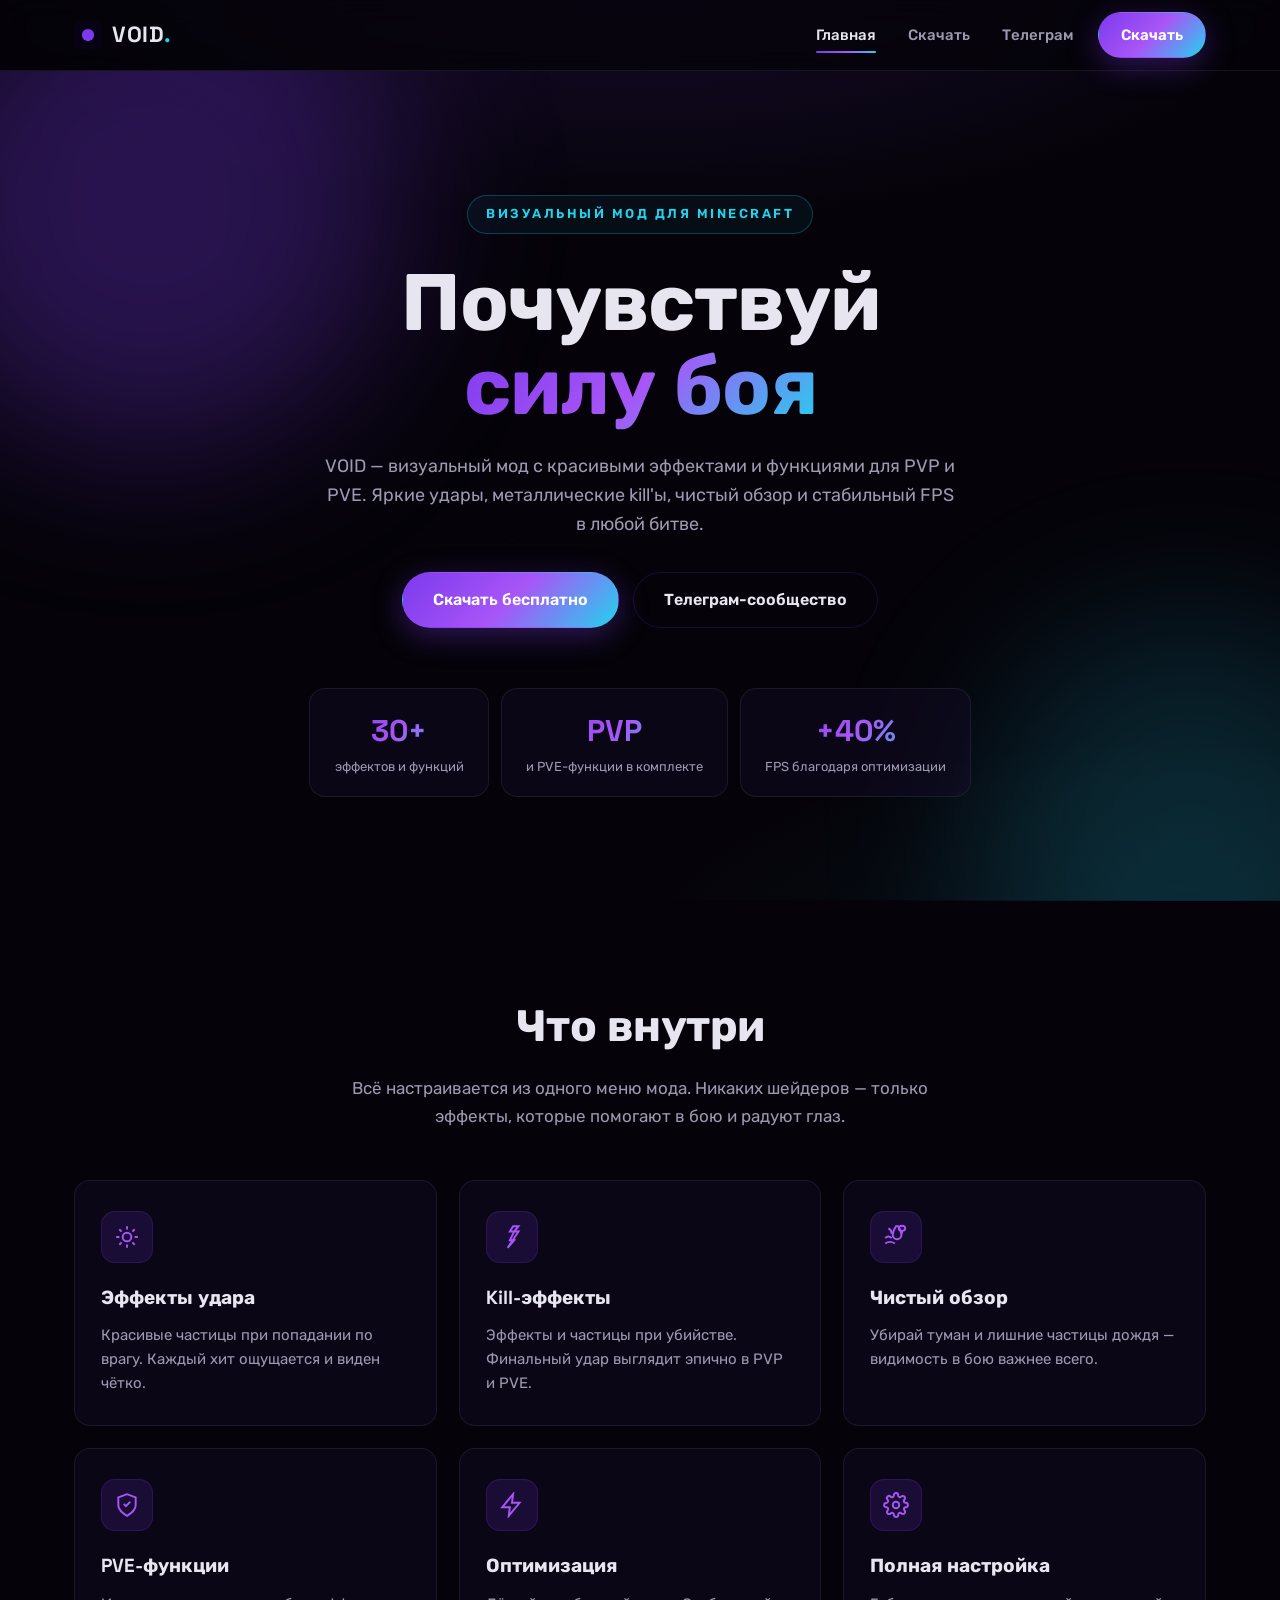
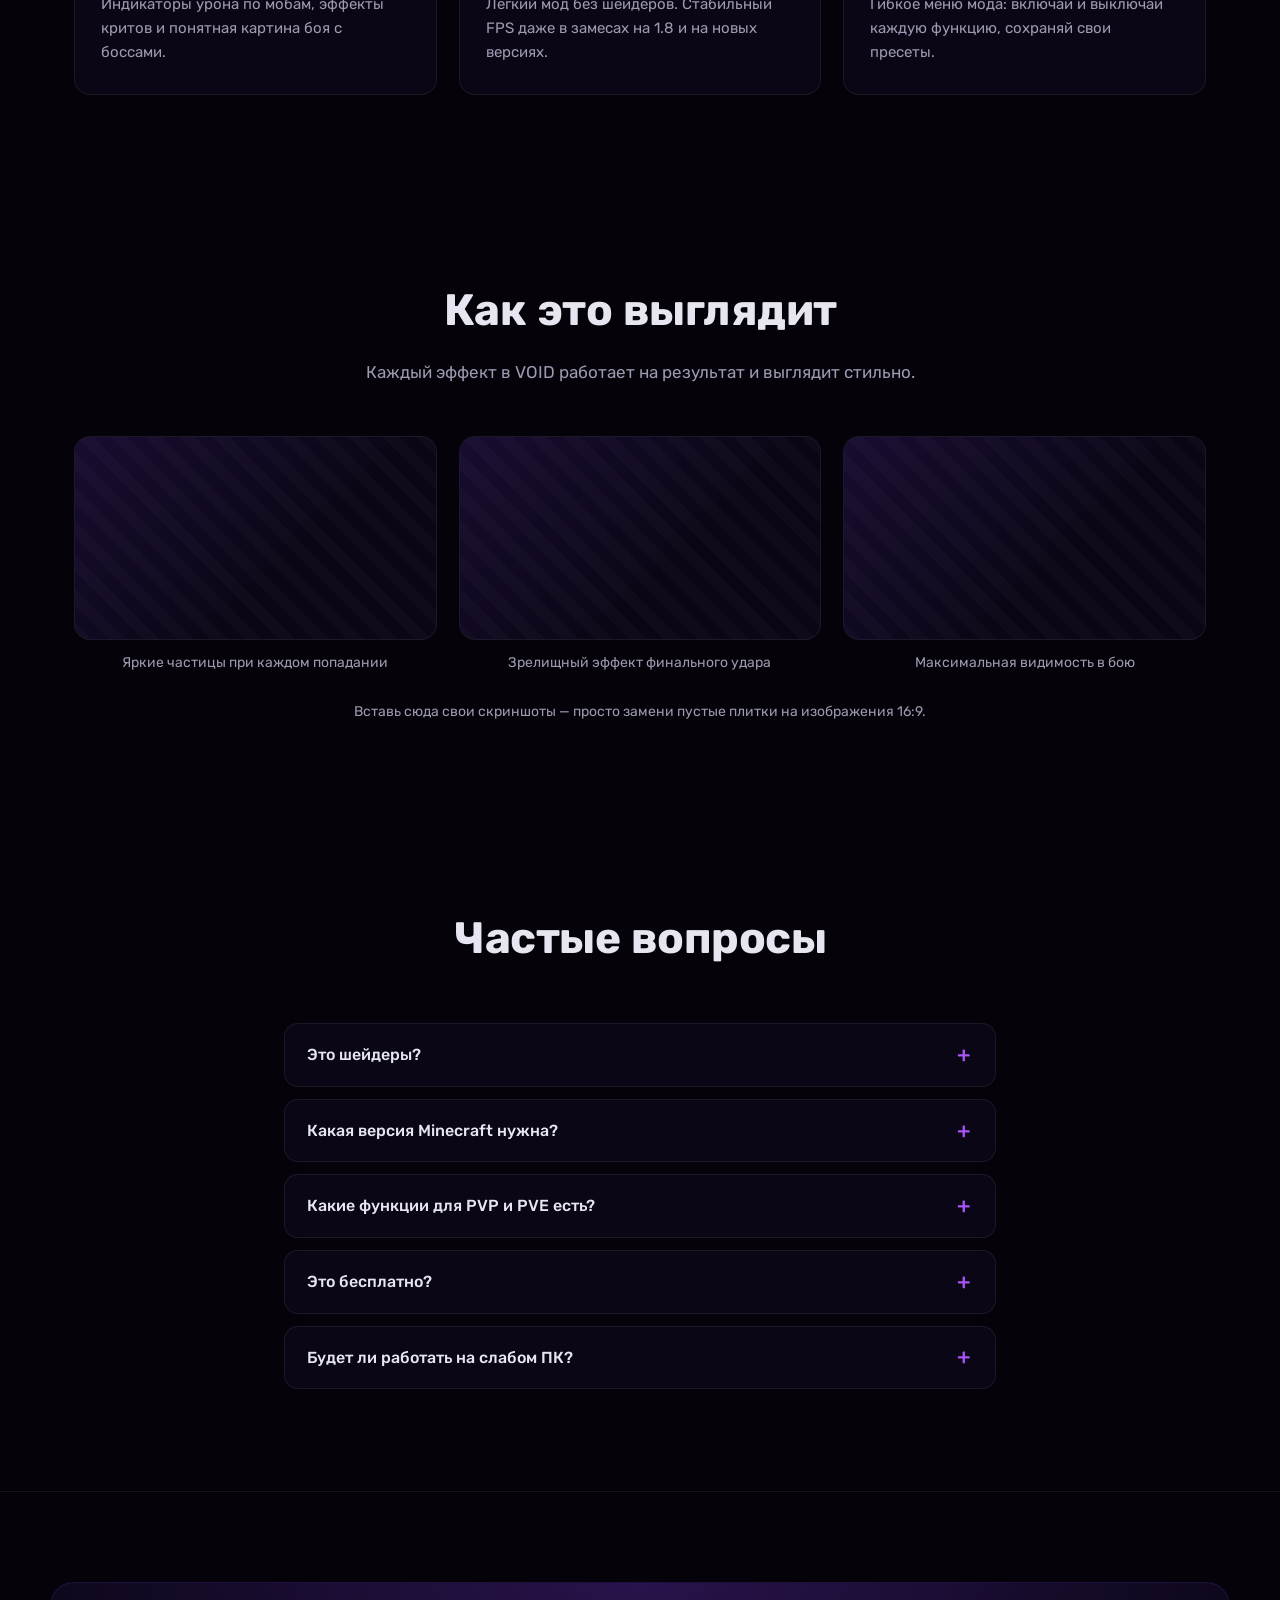
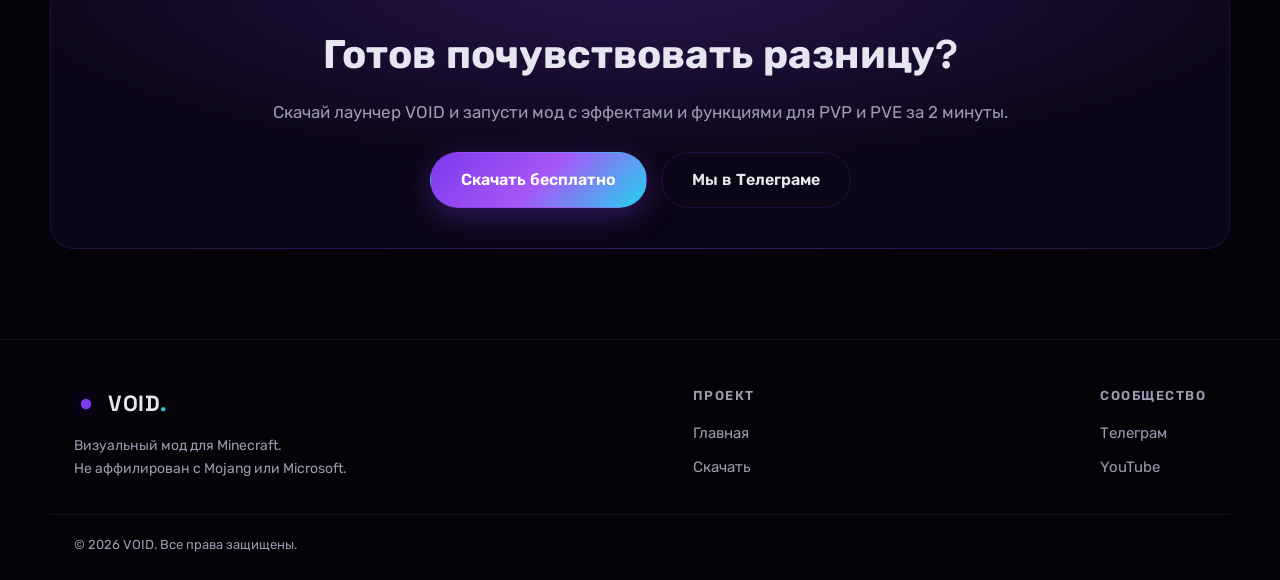
==== index.html @ 332e7fcf "Initial commit" ====
<!DOCTYPE html>
<html lang="ru">
<head>
  <meta charset="UTF-8">
  <meta name="viewport" content="width=device-width, initial-scale=1.0">
  <title>VOID — Визуальный мод для Minecraft</title>
  <meta name="description" content="VOID — визуальный мод для Minecraft с красивыми эффектами и функциями для PVP и PVE. Скачай лаунчер и почувствуй разницу в бою.">
  <link rel="icon" type="image/svg+xml" href="data:image/svg+xml,%3Csvg xmlns='http://www.w3.org/2000/svg' viewBox='0 0 32 32'%3E%3Crect width='32' height='32' rx='6' fill='%23080314'/%3E%3Ccircle cx='16' cy='16' r='7' fill='%237c3aed'/%3E%3C/svg%3E">
  <link rel="preconnect" href="https://fonts.googleapis.com">
  <link rel="preconnect" href="https://fonts.gstatic.com" crossorigin>
  <link href="https://fonts.googleapis.com/css2?family=Rubik:wght@400;500;600;700;800&family=Space+Grotesk:wght@500;600;700&display=swap" rel="stylesheet">
  <link rel="stylesheet" href="css/style.css">
</head>
<body>

  <div class="stars" aria-hidden="true"></div>

  <header class="nav">
    <div class="container nav__inner">
      <a href="index.html" class="logo">
        <svg width="28" height="28" viewBox="0 0 32 32" fill="none" aria-hidden="true">
          <rect width="32" height="32" rx="6" fill="#080314"/>
          <circle cx="16" cy="16" r="7" fill="url(#lg)"/>
          <defs>
            <linearGradient id="lg" x1="9" y1="9" x2="23" y2="23">
              <stop stop-color="#7c3aed"/><stop offset="1" stop-color="#22d3ee"/>
            </linearGradient>
          </defs>
        </svg>
        <span>VOID<span class="logo__dot">.</span></span>
      </a>
      <nav class="nav__links">
        <a href="index.html" class="nav__link active">Главная</a>
        <a href="download.html" class="nav__link">Скачать</a>
        <a href="https://t.me/OrbitClient12" target="_blank" rel="noopener" class="nav__link">Телеграм</a>
      </nav>
      <a href="download.html" class="btn btn--small">Скачать</a>
      <button class="burger" id="burger" aria-label="Меню">
        <span></span><span></span><span></span>
      </button>
    </div>
    <div class="nav__mobile" id="mobileMenu">
      <a href="index.html">Главная</a>
      <a href="download.html">Скачать</a>
      <a href="https://t.me/OrbitClient12" target="_blank" rel="noopener">Телеграм</a>
    </div>
  </header>

  <main>
    <section class="hero">
      <div class="hero__orb hero__orb--1" aria-hidden="true"></div>
      <div class="hero__orb hero__orb--2" aria-hidden="true"></div>
      <div class="container hero__inner">
        <p class="hero__tag reveal">ВИЗУАЛЬНЫЙ МОД ДЛЯ MINECRAFT</p>
        <h1 class="hero__title reveal">Почувствуй<br><span class="gradient-text">силу боя</span></h1>
        <p class="hero__sub reveal">
          VOID — визуальный мод с красивыми эффектами и функциями для PVP и PVE.
          Яркие удары, металлические kill'ы, чистый обзор и стабильный FPS в любой битве.
        </p>
        <div class="hero__actions reveal">
          <a href="download.html" class="btn">Скачать бесплатно</a>
          <a href="https://t.me/OrbitClient12" target="_blank" rel="noopener" class="btn btn--ghost">Телеграм-сообщество</a>
        </div>
        <div class="hero__stats reveal">
          <div class="stat">
            <span class="stat__num">30+</span>
            <span class="stat__label">эффектов и функций</span>
          </div>
          <div class="stat">
            <span class="stat__num">PVP</span>
            <span class="stat__label">и PVE-функции в комплекте</span>
          </div>
          <div class="stat">
            <span class="stat__num">+40%</span>
            <span class="stat__label">FPS благодаря оптимизации</span>
          </div>
        </div>
      </div>
    </section>

    <section class="section features">
      <div class="container">
        <div class="section__head reveal">
          <h2>Что внутри</h2>
          <p>Всё настраивается из одного меню мода. Никаких шейдеров — только эффекты, которые помогают в бою и радуют глаз.</p>
        </div>
        <div class="grid">
          <article class="card reveal">
            <div class="card__icon">
              <svg viewBox="0 0 24 24" fill="none" stroke="currentColor" stroke-width="1.8"><circle cx="12" cy="12" r="4"/><path d="M12 2v3M12 19v3M2 12h3M19 12h3M4.9 4.9l2.1 2.1M17 17l2.1 2.1M19.1 4.9L17 7M7 17l-2.1 2.1"/></svg>
            </div>
            <h3>Эффекты удара</h3>
            <p>Красивые частицы при попадании по врагу. Каждый хит ощущается и виден чётко.</p>
          </article>
          <article class="card reveal">
            <div class="card__icon">
              <svg viewBox="0 0 24 24" fill="none" stroke="currentColor" stroke-width="1.8"><path d="m13 2-3 5h4l-4 8h4l-6 7 10-15h-4l4-5z"/></svg>
            </div>
            <h3>Kill-эффекты</h3>
            <p>Эффекты и частицы при убийстве. Финальный удар выглядит эпично в PVP и PVE.</p>
          </article>
          <article class="card reveal">
            <div class="card__icon">
              <svg viewBox="0 0 24 24" fill="none" stroke="currentColor" stroke-width="1.8"><ellipse cx="17.5" cy="4" rx="3" ry="2.4"/><path d="M17.5 6.4V9M12 2c-2 3-3 5-3 8a4 4 0 0 0 8 0c0-3-1-5-3-8zM2 13c2-2 4-2 6 0M2 18c3-2 6-2 9 0"/><path d="M5 4c2 1 3 3 3 5"/></svg>
            </div>
            <h3>Чистый обзор</h3>
            <p>Убирай туман и лишние частицы дождя — видимость в бою важнее всего.</p>
          </article>
          <article class="card reveal">
            <div class="card__icon">
              <svg viewBox="0 0 24 24" fill="none" stroke="currentColor" stroke-width="1.8"><path d="M12 22s8-4 8-10V5l-8-3-8 3v7c0 6 8 10 8 10z"/><path d="M9 11l2 2 4-4"/></svg>
            </div>
            <h3>PVE-функции</h3>
            <p>Индикаторы урона по мобам, эффекты критов и понятная картина боя с боссами.</p>
          </article>
          <article class="card reveal">
            <div class="card__icon">
              <svg viewBox="0 0 24 24" fill="none" stroke="currentColor" stroke-width="1.8"><path d="M13 2 3 14h7l-1 8 10-12h-7l1-8z"/></svg>
            </div>
            <h3>Оптимизация</h3>
            <p>Лёгкий мод без шейдеров. Стабильный FPS даже в замесах на 1.8 и на новых версиях.</p>
          </article>
          <article class="card reveal">
            <div class="card__icon">
              <svg viewBox="0 0 24 24" fill="none" stroke="currentColor" stroke-width="1.8"><circle cx="12" cy="12" r="3"/><path d="M19.4 15a1.65 1.65 0 0 0 .33 1.82l.06.06a2 2 0 1 1-2.83 2.83l-.06-.06a1.65 1.65 0 0 0-1.82-.33 1.65 1.65 0 0 0-1 1.51V21a2 2 0 1 1-4 0v-.09A1.65 1.65 0 0 0 9 19.4a1.65 1.65 0 0 0-1.82.33l-.06.06a2 2 0 1 1-2.83-2.83l.06-.06a1.65 1.65 0 0 0 .33-1.82 1.65 1.65 0 0 0-1.51-1H3a2 2 0 1 1 0-4h.09A1.65 1.65 0 0 0 4.6 9a1.65 1.65 0 0 0-.33-1.82l-.06-.06a2 2 0 1 1 2.83-2.83l.06.06a1.65 1.65 0 0 0 1.82.33H9a1.65 1.65 0 0 0 1-1.51V3a2 2 0 1 1 4 0v.09a1.65 1.65 0 0 0 1 1.51 1.65 1.65 0 0 0 1.82-.33l.06-.06a2 2 0 1 1 2.83 2.83l-.06.06a1.65 1.65 0 0 0-.33 1.82V9a1.65 1.65 0 0 0 1.51 1H21a2 2 0 1 1 0 4h-.09a1.65 1.65 0 0 0-1.51 1z"/></svg>
            </div>
            <h3>Полная настройка</h3>
            <p>Гибкое меню мода: включай и выключай каждую функцию, сохраняй свои пресеты.</p>
          </article>
        </div>
      </div>
    </section>

    <section class="section showcase">
      <div class="container">
        <div class="section__head reveal">
          <h2>Как это выглядит</h2>
          <p>Каждый эффект в VOID работает на результат и выглядит стильно.</p>
        </div>
        <div class="shots">
          <figure class="shot reveal">
            <div class="shot__img">
              <div class="shot__ph" data-label="ЭФФЕКТ УДАРА"></div>
            </div>
            <figcaption>Яркие частицы при каждом попадании</figcaption>
          </figure>
          <figure class="shot reveal">
            <div class="shot__img">
              <div class="shot__ph" data-label="KILL-ЭФФЕКТ"></div>
            </div>
            <figcaption>Зрелищный эффект финального удара</figcaption>
          </figure>
          <figure class="shot reveal">
            <div class="shot__img">
              <div class="shot__ph" data-label="ЧИСТЫЙ ОБЗОР"></div>
            </div>
            <figcaption>Максимальная видимость в бою</figcaption>
          </figure>
        </div>
        <p class="note reveal">Вставь сюда свои скриншоты — просто замени пустые плитки на изображения 16:9.</p>
      </div>
    </section>

    <section class="section faq">
      <div class="container container--narrow">
        <div class="section__head reveal">
          <h2>Частые вопросы</h2>
        </div>
        <div class="acc">
          <details class="acc__item reveal">
            <summary>Это шейдеры?</summary>
            <p>Нет. VOID — это мод с визуальными эффектами и функциями для PVP/PVE. Он не нагружает видеокарту шейдерами и работает даже на слабых ПК.</p>
          </details>
          <details class="acc__item reveal">
            <summary>Какая версия Minecraft нужна?</summary>
            <p>VOID работает на популярных версиях для PVP. Все сборки проверяются в лаунчере VOID, так что просто запусти и играй.</p>
          </details>
          <details class="acc__item reveal">
            <summary>Какие функции для PVP и PVE есть?</summary>
            <p>Эффекты удара и kill'ов, чистый обзор без тумана, индикаторы урона по мобам, эффекты критов и многое другое. Всё настраивается в меню мода.</p>
          </details>
          <details class="acc__item reveal">
            <summary>Это бесплатно?</summary>
            <p>Да. Мод, лаунчер и все обновления полностью бесплатны. Поддержать проект можно в Телеграме.</p>
          </details>
          <details class="acc__item reveal">
            <summary>Будет ли работать на слабом ПК?</summary>
            <p>Да, это лёгкий мод. А если у тебя старый ПК, в настройках есть режим «Жёсткая оптимизация» для ещё большего FPS.</p>
          </details>
        </div>
      </div>
    </section>

    <section class="section cta">
      <div class="container cta__inner reveal">
        <h2>Готов почувствовать разницу?</h2>
        <p>Скачай лаунчер VOID и запусти мод с эффектами и функциями для PVP и PVE за 2 минуты.</p>
        <div class="hero__actions">
          <a href="download.html" class="btn">Скачать бесплатно</a>
          <a href="https://t.me/OrbitClient12" target="_blank" rel="noopener" class="btn btn--ghost">Мы в Телеграме</a>
        </div>
      </div>
    </section>
  </main>

  <footer class="footer">
    <div class="container footer__inner">
      <div>
        <a href="index.html" class="logo">
          <svg width="24" height="24" viewBox="0 0 32 32" fill="none" aria-hidden="true">
            <rect width="32" height="32" rx="6" fill="#080314"/>
            <circle cx="16" cy="16" r="7" fill="url(#lgf)"/>
            <defs>
              <linearGradient id="lgf" x1="9" y1="9" x2="23" y2="23">
                <stop stop-color="#7c3aed"/><stop offset="1" stop-color="#22d3ee"/>
              </linearGradient>
            </defs>
          </svg>
          <span>VOID<span class="logo__dot">.</span></span>
        </a>
        <p class="footer__text">Визуальный мод для Minecraft.<br>Не аффилирован с Mojang или Microsoft.</p>
      </div>
      <div class="footer__col">
        <h4>Проект</h4>
        <a href="index.html">Главная</a>
        <a href="download.html">Скачать</a>
      </div>
      <div class="footer__col">
        <h4>Сообщество</h4>
        <a href="https://t.me/OrbitClient12" target="_blank" rel="noopener">Телеграм</a>
        <a href="https://youtube.com" target="_blank" rel="noopener">YouTube</a>
      </div>
    </div>
    <div class="container footer__bottom">
      <span>© 2026 VOID. Все права защищены.</span>
    </div>
  </footer>

  <script src="js/main.js"></script>
</body>
</html>
---- css/style.css ----
:root {
  --bg: #050309;
  --bg-soft: #0b0618;
  --bg-card: rgba(20, 13, 40, 0.45);
  --border: rgba(124, 58, 237, 0.18);
  --border-soft: rgba(255, 255, 255, 0.07);
  --text: #e7e6f0;
  --text-dim: #9d99b0;
  --accent: #7c3aed;
  --accent-2: #a855f7;
  --accent-cyan: #22d3ee;
  --grad: linear-gradient(135deg, #7c3aed 0%, #a855f7 50%, #22d3ee 100%);
  --radius: 16px;
  --max: 1180px;
  --font: "Rubik", system-ui, -apple-system, "Segoe UI", sans-serif;
  --font-head: "Space Grotesk", "Rubik", system-ui, sans-serif;
}

* { margin: 0; padding: 0; box-sizing: border-box; }

html { scroll-behavior: smooth; }

body {
  font-family: var(--font);
  background: var(--bg);
  color: var(--text);
  line-height: 1.6;
  overflow-x: hidden;
  -webkit-font-smoothing: antialiased;
}

::selection { background: var(--accent); color: #fff; }

a { color: inherit; text-decoration: none; }
img, svg { display: block; }

.container {
  width: 100%;
  max-width: var(--max);
  margin: 0 auto;
  padding: 0 24px;
}

.container--narrow { max-width: 760px; }

/* ---------- Stars background ---------- */
.stars {
  position: fixed;
  inset: 0;
  z-index: -2;
  background:
    radial-gradient(ellipse 80% 50% at 50% -10%, rgba(124, 58, 237, 0.18), transparent 70%),
    radial-gradient(ellipse 60% 40% at 90% 110%, rgba(34, 211, 238, 0.08), transparent 70%),
    var(--bg);
  background-repeat: no-repeat;
}

.stars::before {
  content: "";
  position: absolute;
  inset: 0;
  background-image:
    radial-gradient(1px 1px at 20% 30%, #fff, transparent 50%),
    radial-gradient(1px 1px at 70% 15%, #fff, transparent 50%),
    radial-gradient(1.5px 1.5px at 40% 60%, var(--accent-2), transparent 50%),
    radial-gradient(1px 1px at 85% 45%, #fff, transparent 50%),
    radial-gradient(1px 1px at 10% 75%, #fff, transparent 50%),
    radial-gradient(1.5px 1.5px at 60% 85%, var(--accent-cyan), transparent 50%),
    radial-gradient(1px 1px at 90% 80%, #fff, transparent 50%),
    radial-gradient(1px 1px at 30% 90%, #fff, transparent 50%),
    radial-gradient(1px 1px at 50% 10%, #fff, transparent 50%);
  background-size: 100% 100%;
  animation: twinkle 6s ease-in-out infinite alternate;
  opacity: 0.7;
}

@keyframes twinkle {
  from { opacity: 0.45; }
  to { opacity: 0.85; }
}

/* ---------- Buttons ---------- */
.btn {
  display: inline-flex;
  align-items: center;
  justify-content: center;
  gap: 10px;
  padding: 14px 30px;
  border-radius: 999px;
  font-weight: 600;
  font-size: 16px;
  border: 1px solid transparent;
  cursor: pointer;
  background: var(--grad);
  color: #fff;
  box-shadow: 0 8px 30px rgba(124, 58, 237, 0.35);
  transition: transform 0.2s ease, box-shadow 0.2s ease, filter 0.2s ease;
  white-space: nowrap;
}

.btn:hover {
  transform: translateY(-2px);
  box-shadow: 0 12px 40px rgba(124, 58, 237, 0.5);
  filter: brightness(1.08);
}

.btn--ghost {
  background: transparent;
  border-color: var(--border);
  color: var(--text);
  box-shadow: none;
}

.btn--ghost:hover { border-color: var(--accent); box-shadow: 0 8px 30px rgba(124, 58, 237, 0.15); filter: none; }

.btn--small { padding: 10px 22px; font-size: 15px; }

.btn--block { width: 100%; }

/* ---------- Nav ---------- */
.nav {
  position: sticky;
  top: 0;
  z-index: 50;
  background: rgba(5, 3, 9, 0.75);
  backdrop-filter: blur(14px);
  -webkit-backdrop-filter: blur(14px);
  border-bottom: 1px solid var(--border-soft);
}

.nav__inner {
  display: flex;
  align-items: center;
  justify-content: space-between;
  gap: 24px;
  height: 70px;
}

.logo {
  display: flex;
  align-items: center;
  gap: 10px;
  font-family: var(--font-head);
  font-weight: 700;
  font-size: 22px;
  letter-spacing: 0.5px;
}

.logo svg { flex-shrink: 0; }

.logo__dot { color: var(--accent-cyan); }

.nav__links { display: flex; gap: 32px; margin-left: auto; }

.nav__link {
  font-size: 15px;
  font-weight: 500;
  color: var(--text-dim);
  position: relative;
  padding: 4px 0;
  transition: color 0.2s ease;
}

.nav__link::after {
  content: "";
  position: absolute;
  left: 0; bottom: -2px;
  width: 0; height: 2px;
  background: var(--grad);
  border-radius: 2px;
  transition: width 0.25s ease;
}

.nav__link:hover,
.nav__link.active { color: var(--text); }

.nav__link:hover::after,
.nav__link.active::after { width: 100%; }

.burger {
  display: none;
  flex-direction: column;
  gap: 5px;
  background: none;
  border: 0;
  cursor: pointer;
  padding: 8px;
}

.burger span {
  width: 24px;
  height: 2px;
  background: var(--text);
  border-radius: 2px;
  transition: transform 0.2s ease, opacity 0.2s ease;
}

.burger.open span:nth-child(1) { transform: translateY(7px) rotate(45deg); }
.burger.open span:nth-child(2) { opacity: 0; }
.burger.open span:nth-child(3) { transform: translateY(-7px) rotate(-45deg); }

.nav__mobile {
  display: none;
  flex-direction: column;
  gap: 4px;
  padding: 8px 24px 20px;
  border-bottom: 1px solid var(--border-soft);
}

.nav__mobile.open { display: flex; }

.nav__mobile a {
  padding: 12px 8px;
  font-size: 16px;
  font-weight: 500;
  border-radius: 10px;
  color: var(--text-dim);
}

.nav__mobile a.active { color: var(--text); background: var(--bg-card); }

/* ---------- Hero ---------- */
.hero {
  position: relative;
  display: flex;
  align-items: center;
  min-height: calc(100vh - 70px);
  padding: 90px 0 70px;
  overflow: hidden;
}

.hero--small { min-height: auto; padding: 70px 0 50px; }

.hero__inner {
  position: relative;
  z-index: 2;
  text-align: center;
}

.hero__tag {
  display: inline-block;
  font-size: 13px;
  font-weight: 600;
  letter-spacing: 2.5px;
  color: var(--accent-cyan);
  border: 1px solid rgba(34, 211, 238, 0.25);
  padding: 8px 18px;
  border-radius: 999px;
  background: rgba(34, 211, 238, 0.05);
  text-transform: uppercase;
  margin-bottom: 26px;
}

.hero__title {
  font-family: var(--font-head);
  font-size: clamp(40px, 7vw, 80px);
  font-weight: 700;
  line-height: 1.05;
  letter-spacing: -1px;
  margin-bottom: 24px;
}

.gradient-text {
  background: var(--grad);
  -webkit-background-clip: text;
  background-clip: text;
  -webkit-text-fill-color: transparent;
  color: transparent;
}

.hero__sub {
  max-width: 640px;
  margin: 0 auto 34px;
  font-size: 18px;
  color: var(--text-dim);
}

.hero--small .hero__inner { text-align: left; }
.hero--small .hero__sub { margin: 0 0 0; }

.hero__actions {
  display: flex;
  gap: 14px;
  justify-content: center;
  flex-wrap: wrap;
  margin-bottom: 60px;
}

.hero--small .hero__actions { justify-content: flex-start; }

.hero__orb {
  position: absolute;
  border-radius: 50%;
  filter: blur(80px);
  pointer-events: none;
  z-index: 0;
}

.hero__orb--1 {
  width: 500px; height: 500px;
  top: -120px; left: -100px;
  background: rgba(124, 58, 237, 0.3);
  animation: drift 14s ease-in-out infinite alternate;
}

.hero__orb--2 {
  width: 420px; height: 420px;
  bottom: -140px; right: -120px;
  background: rgba(34, 211, 238, 0.16);
  animation: drift 18s ease-in-out infinite alternate-reverse;
}

@keyframes drift {
  from { transform: translate(0, 0) scale(1); }
  to { transform: translate(40px, -30px) scale(1.12); }
}

/* ---------- Stats ---------- */
.hero__stats {
  display: flex;
  justify-content: center;
  gap: 12px;
  flex-wrap: wrap;
}

.hero--small .hero__stats { display: none; }

.stat {
  min-width: 180px;
  padding: 18px 24px;
  background: var(--bg-card);
  border: 1px solid var(--border-soft);
  border-radius: var(--radius);
  display: flex;
  flex-direction: column;
  gap: 2px;
}

.stat__num {
  font-family: var(--font-head);
  font-size: 30px;
  font-weight: 700;
  background: var(--grad);
  -webkit-background-clip: text;
  background-clip: text;
  -webkit-text-fill-color: transparent;
}

.stat__label { font-size: 13px; color: var(--text-dim); }

/* ---------- Sections ---------- */
.section { padding: 90px 0; }

.section--alt { background: rgba(11, 6, 24, 0.4); border-top: 1px solid var(--border-soft); border-bottom: 1px solid var(--border-soft); }

.section__head {
  text-align: center;
  max-width: 620px;
  margin: 0 auto 50px;
}

.section__head h2 {
  font-family: var(--font-head);
  font-size: clamp(30px, 4.5vw, 44px);
  font-weight: 700;
  letter-spacing: -0.5px;
  margin-bottom: 14px;
}

.section__head p { color: var(--text-dim); font-size: 17px; }

/* ---------- Grid / Cards ---------- */
.grid {
  display: grid;
  grid-template-columns: repeat(3, 1fr);
  gap: 22px;
}

.card {
  background: var(--bg-card);
  border: 1px solid var(--border-soft);
  border-radius: var(--radius);
  padding: 30px 26px;
  transition: transform 0.25s ease, border-color 0.25s ease, box-shadow 0.25s ease;
}

.card:hover {
  transform: translateY(-6px);
  border-color: var(--border);
  box-shadow: 0 20px 50px rgba(124, 58, 237, 0.18);
}

.card__icon {
  width: 52px; height: 52px;
  display: grid;
  place-items: center;
  border-radius: 14px;
  background: rgba(124, 58, 237, 0.14);
  border: 1px solid var(--border);
  color: var(--accent-2);
  margin-bottom: 20px;
}

.card__icon svg { width: 26px; height: 26px; }

.card h3 {
  font-family: var(--font-head);
  font-size: 19px;
  margin-bottom: 10px;
}

.card p { color: var(--text-dim); font-size: 15px; }

/* ---------- Showcase ---------- */
.shots {
  display: grid;
  grid-template-columns: repeat(3, 1fr);
  gap: 22px;
}

.shot__img {
  border-radius: var(--radius);
  overflow: hidden;
  border: 1px solid var(--border-soft);
  aspect-ratio: 16 / 9;
  background: var(--bg-card);
}

.shot__ph {
  width: 100%; height: 100%;
  display: grid;
  place-items: center;
  font-family: var(--font-head);
  font-size: 13px;
  letter-spacing: 2px;
  color: var(--text-dim);
  background:
    linear-gradient(135deg, rgba(124, 58, 237, 0.12), transparent 60%),
    repeating-linear-gradient(45deg, rgba(255,255,255,0.02) 0 12px, transparent 12px 24px);
  position: relative;
  cursor: pointer;
  transition: background 0.3s ease;
}

.shot__ph:hover { background: rgba(124, 58, 237, 0.15); }

.shot figcaption {
  margin-top: 12px;
  font-size: 14px;
  color: var(--text-dim);
  text-align: center;
}

.note {
  margin-top: 26px;
  text-align: center;
  font-size: 14px;
  color: var(--text-dim);
}

.note code, .steps code {
  background: rgba(124, 58, 237, 0.14);
  border: 1px solid var(--border);
  padding: 2px 8px;
  border-radius: 6px;
  font-size: 14px;
  color: var(--accent-2);
}

/* ---------- FAQ ---------- */
.acc__item {
  background: var(--bg-card);
  border: 1px solid var(--border-soft);
  border-radius: 14px;
  margin-bottom: 12px;
  padding: 0 22px;
  transition: border-color 0.2s ease;
}

.acc__item:hover { border-color: var(--border); }

.acc__item summary {
  list-style: none;
  cursor: pointer;
  padding: 18px 30px 18px 0;
  font-weight: 500;
  font-size: 16px;
  position: relative;
  user-select: none;
}

.acc__item summary::-webkit-details-marker { display: none; }

.acc__item summary::after {
  content: "+";
  position: absolute;
  right: 2px; top: 50%;
  transform: translateY(-50%);
  font-size: 22px;
  color: var(--accent-2);
  transition: transform 0.2s ease;
}

.acc__item[open] summary::after { transform: translateY(-50%) rotate(45deg); }

.acc__item p {
  color: var(--text-dim);
  font-size: 15px;
  padding: 0 0 18px;
}

/* ---------- CTA ---------- */
.cta {
  position: relative;
  border-top: 1px solid var(--border-soft);
}

.cta__inner {
  text-align: center;
  padding: 40px;
  border-radius: 24px;
  background:
    radial-gradient(ellipse 80% 100% at 50% 0%, rgba(124, 58, 237, 0.25), transparent 70%),
    var(--bg-card);
  border: 1px solid var(--border);
}

.cta__inner h2 {
  font-family: var(--font-head);
  font-size: clamp(28px, 4vw, 40px);
  margin-bottom: 12px;
}

.cta__inner p { color: var(--text-dim); font-size: 17px; margin-bottom: 26px; }

.cta__inner .hero__actions { margin-bottom: 0; }

/* ---------- Download page ---------- */
.dl {
  display: grid;
  grid-template-columns: 1fr 1fr;
  gap: 22px;
  margin-bottom: 20px;
}

.dl--single {
  grid-template-columns: 1fr;
  max-width: 620px;
  margin-left: auto;
  margin-right: auto;
}

.dl__card {
  position: relative;
  background: var(--bg-card);
  border: 1px solid var(--border-soft);
  border-radius: 20px;
  padding: 34px 30px;
  display: flex;
  flex-direction: column;
  transition: transform 0.25s ease, border-color 0.25s ease;
}

.dl__card:hover { transform: translateY(-5px); border-color: var(--border); }

.dl__badge {
  position: absolute;
  top: -12px; right: 22px;
  font-size: 11px;
  font-weight: 700;
  letter-spacing: 1.5px;
  padding: 5px 12px;
  border-radius: 999px;
  background: var(--grad);
  color: #fff;
}

.dl__card h3 {
  font-family: var(--font-head);
  font-size: 22px;
  margin-bottom: 10px;
}

.dl__card > p { color: var(--text-dim); font-size: 15px; margin-bottom: 20px; }

.dl__list { list-style: none; margin-bottom: 26px; display: flex; flex-direction: column; gap: 10px; }

.dl__list li {
  position: relative;
  padding-left: 28px;
  font-size: 15px;
  color: var(--text-dim);
}

.dl__list li::before {
  content: "✓";
  position: absolute;
  left: 0; top: 0;
  color: var(--accent-cyan);
  font-weight: 700;
}

.dl__meta {
  display: block;
  text-align: center;
  margin-top: 12px;
  font-size: 13px;
  color: var(--text-dim);
}

/* ---------- Steps ---------- */
.steps {
  list-style: none;
  max-width: 760px;
  margin: 0 auto;
  display: flex;
  flex-direction: column;
  gap: 14px;
}

.steps li {
  display: flex;
  gap: 20px;
  align-items: flex-start;
  background: var(--bg-card);
  border: 1px solid var(--border-soft);
  border-radius: 16px;
  padding: 22px 24px;
  transition: border-color 0.2s ease;
}

.steps li:hover { border-color: var(--border); }

.step__num {
  flex-shrink: 0;
  width: 42px; height: 42px;
  display: grid;
  place-items: center;
  border-radius: 12px;
  font-family: var(--font-head);
  font-weight: 700;
  font-size: 18px;
  background: rgba(124, 58, 237, 0.16);
  border: 1px solid var(--border);
  color: var(--accent-2);
}

.steps h3 { font-family: var(--font-head); font-size: 17px; margin-bottom: 4px; }
.steps p { color: var(--text-dim); font-size: 15px; }

/* ---------- Requirements ---------- */
.req {
  display: grid;
  grid-template-columns: 1fr 1fr;
  gap: 22px;
  max-width: 820px;
  margin: 0 auto;
}

.req__col {
  background: var(--bg-card);
  border: 1px solid var(--border-soft);
  border-radius: var(--radius);
  padding: 28px;
}

.req__col--acc { border-color: var(--border); background: rgba(124, 58, 237, 0.08); }

.req__col h3 {
  font-family: var(--font-head);
  font-size: 18px;
  margin-bottom: 16px;
}

.req__col--acc h3 { color: var(--accent-2); }

.req__col ul { list-style: none; display: flex; flex-direction: column; gap: 10px; }

.req__col li {
  padding-left: 24px;
  position: relative;
  color: var(--text-dim);
  font-size: 15px;
}

.req__col li::before {
  content: "";
  position: absolute;
  left: 2px; top: 9px;
  width: 7px; height: 7px;
  border-radius: 50%;
  background: var(--accent);
}

.req__col--acc li::before { background: var(--accent-cyan); }

/* ---------- Footer ---------- */
.footer {
  border-top: 1px solid var(--border-soft);
  padding: 46px 0 24px;
  background: rgba(5, 3, 9, 0.6);
}

.footer__inner {
  display: flex;
  justify-content: space-between;
  gap: 40px;
  flex-wrap: wrap;
  margin-bottom: 34px;
}

.footer__text {
  margin-top: 14px;
  font-size: 14px;
  color: var(--text-dim);
}

.footer__col { display: flex; flex-direction: column; gap: 10px; }

.footer__col h4 {
  font-size: 13px;
  letter-spacing: 1.5px;
  text-transform: uppercase;
  color: var(--text-dim);
  margin-bottom: 4px;
  font-weight: 600;
}

.footer__col a {
  font-size: 15px;
  color: var(--text-dim);
  transition: color 0.2s ease;
}

.footer__col a:hover { color: var(--accent-2); }

.footer__bottom {
  border-top: 1px solid var(--border-soft);
  padding-top: 20px;
  font-size: 13px;
  color: var(--text-dim);
}

/* ---------- Reveal animation ---------- */
.reveal {
  opacity: 0;
  transform: translateY(24px);
  transition: opacity 0.6s ease, transform 0.6s ease;
}

.reveal.visible {
  opacity: 1;
  transform: none;
}

@media (prefers-reduced-motion: reduce) {
  .reveal { opacity: 1; transform: none; transition: none; }
  .stars::before, .hero__orb { animation: none; }
  html { scroll-behavior: auto; }
}

/* ---------- Responsive ---------- */
@media (max-width: 960px) {
  .grid, .shots { grid-template-columns: repeat(2, 1fr); }
  .nav__links { display: none; }
  .burger { display: flex; }
  .nav__inner .btn { display: none; }
}

@media (max-width: 640px) {
  .grid, .shots, .dl, .req { grid-template-columns: 1fr; }
  .section { padding: 64px 0; }
  .hero { padding: 70px 0 50px; }
  .hero__actions .btn { width: 100%; }
  .stat { min-width: 140px; }
  .cta__inner { padding: 28px 20px; }
}
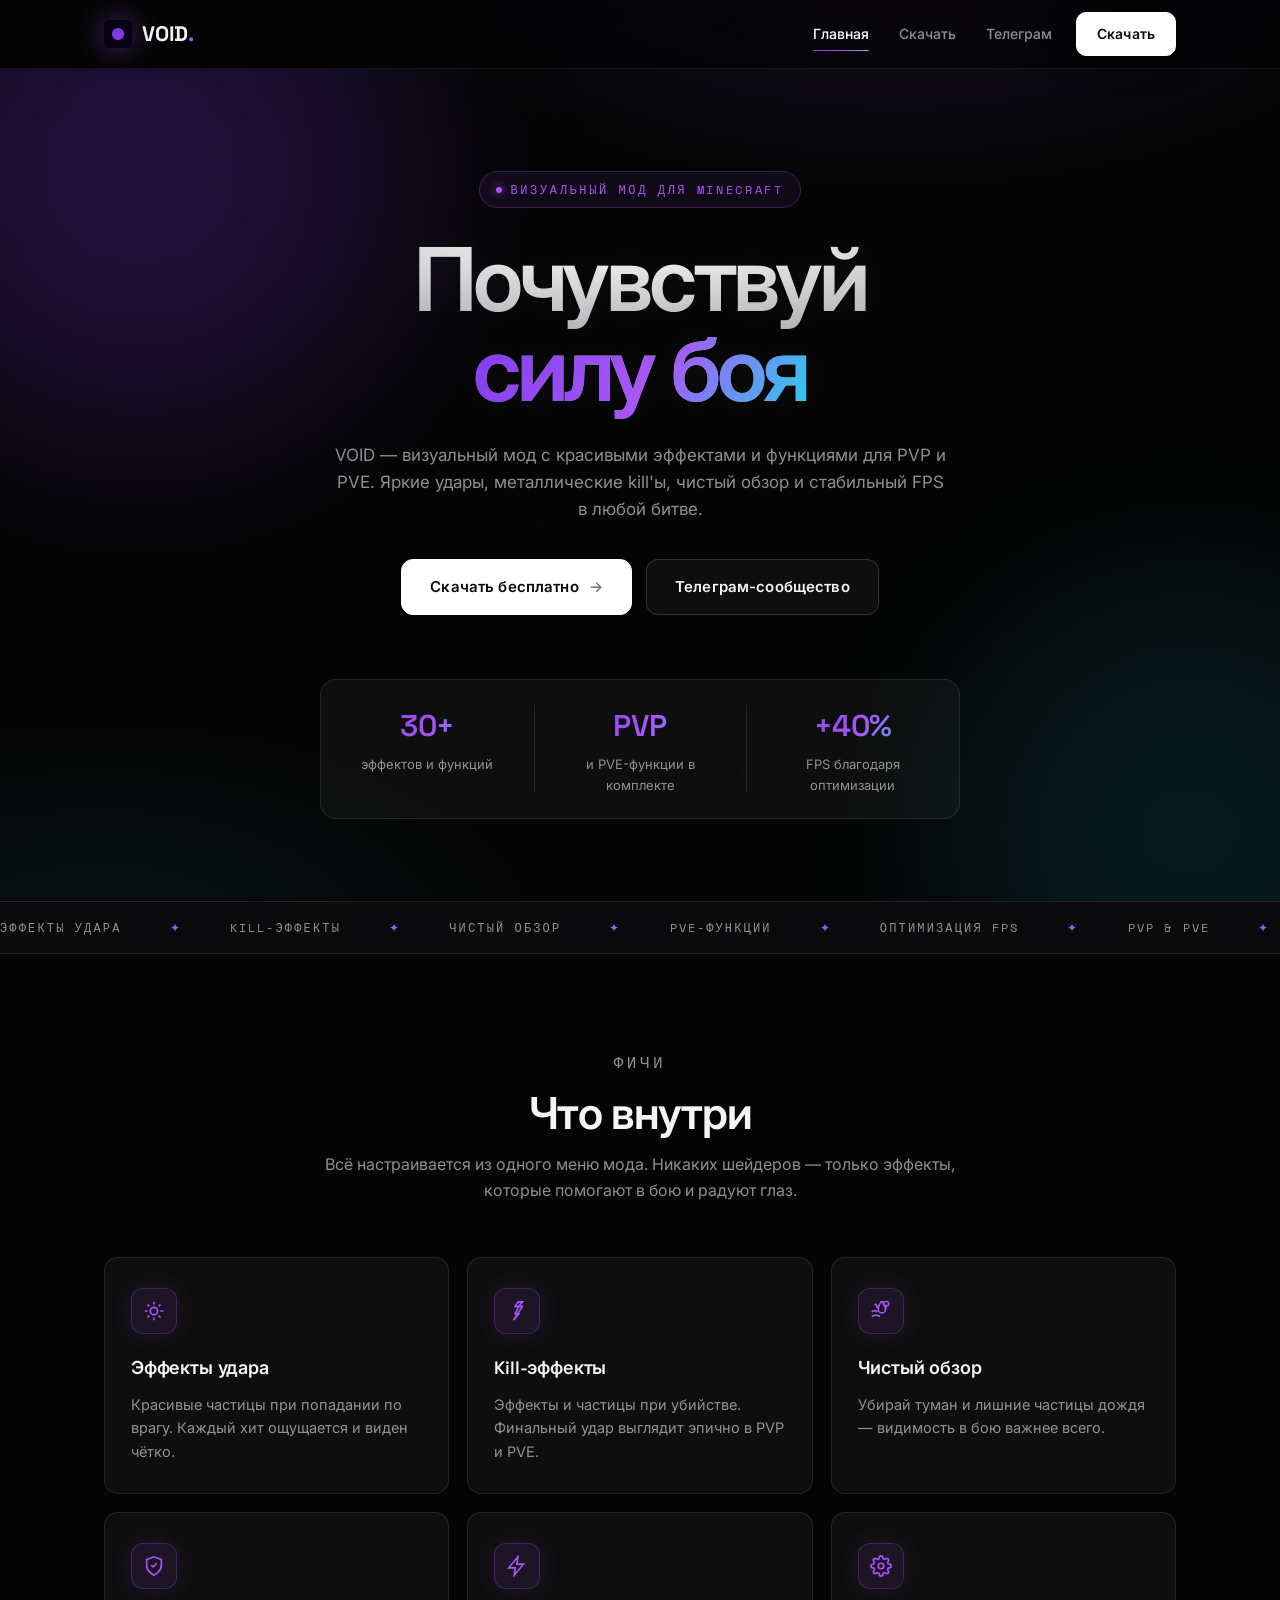
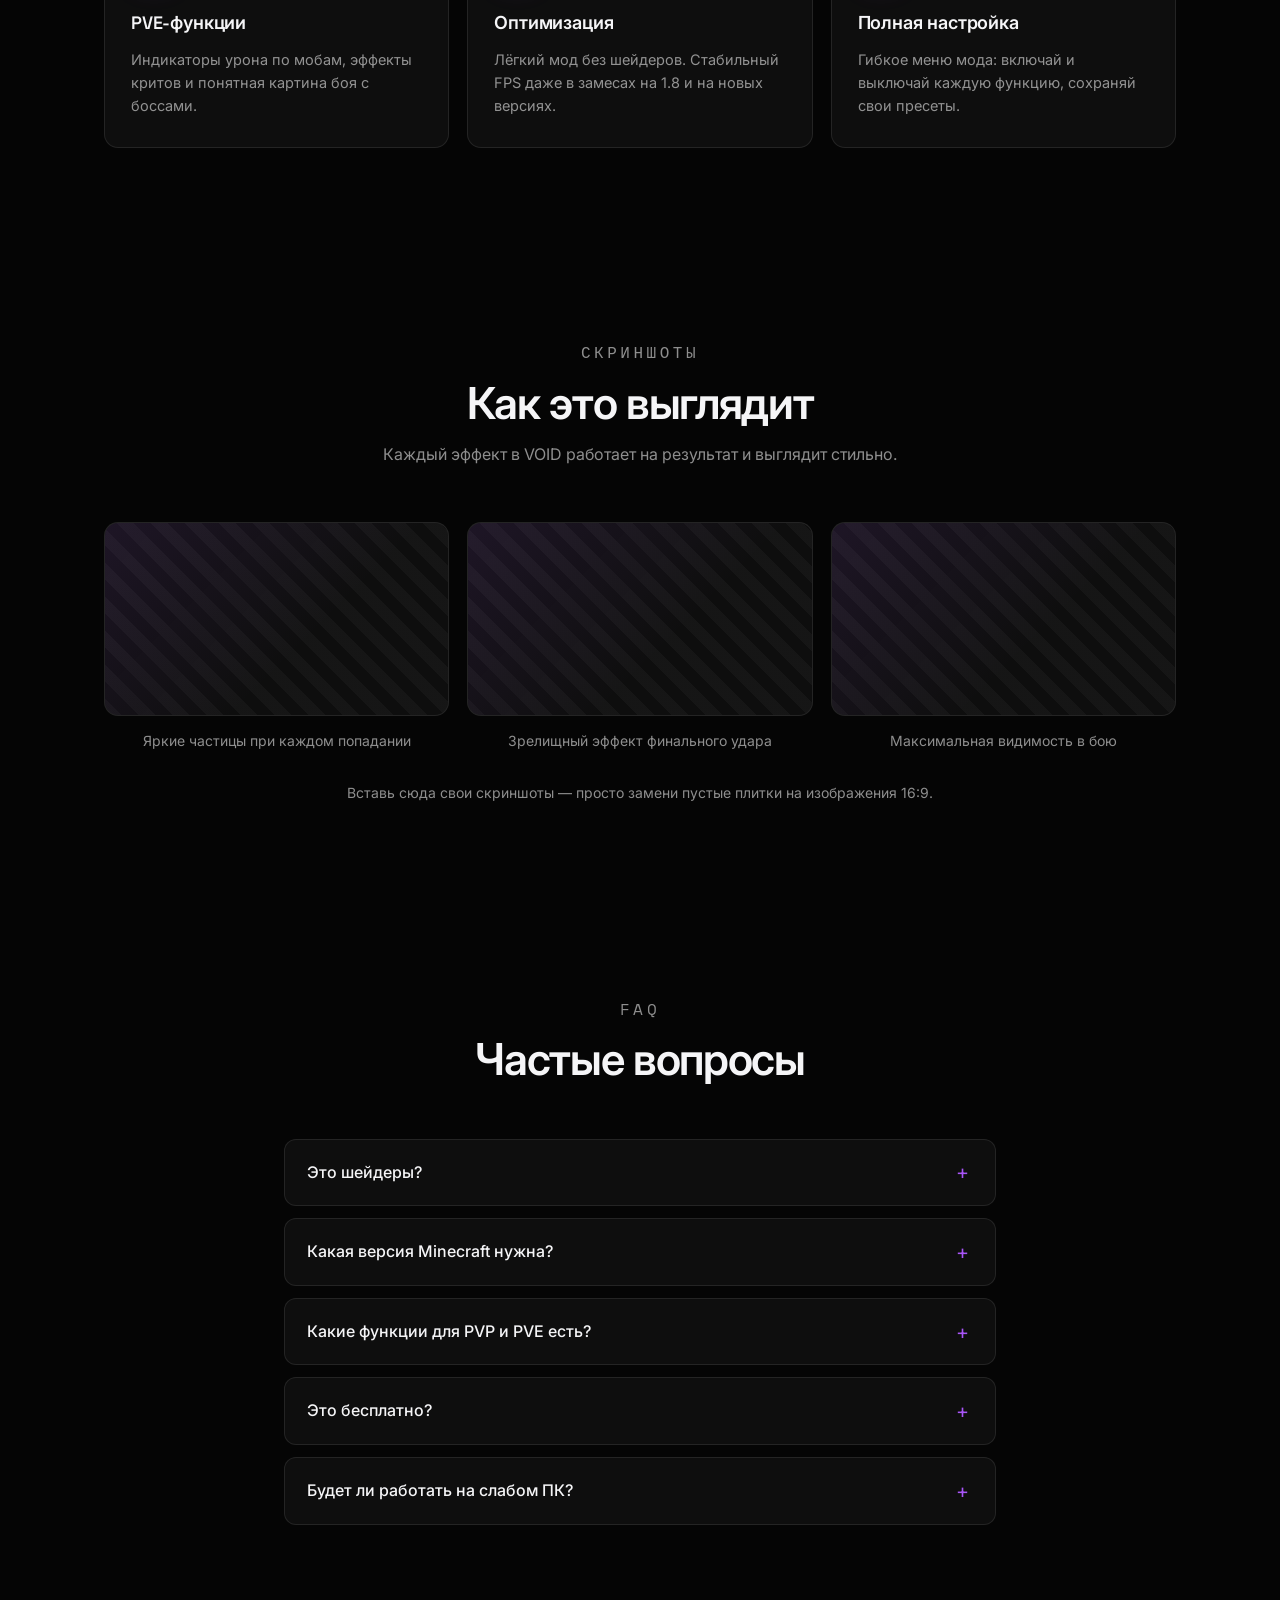
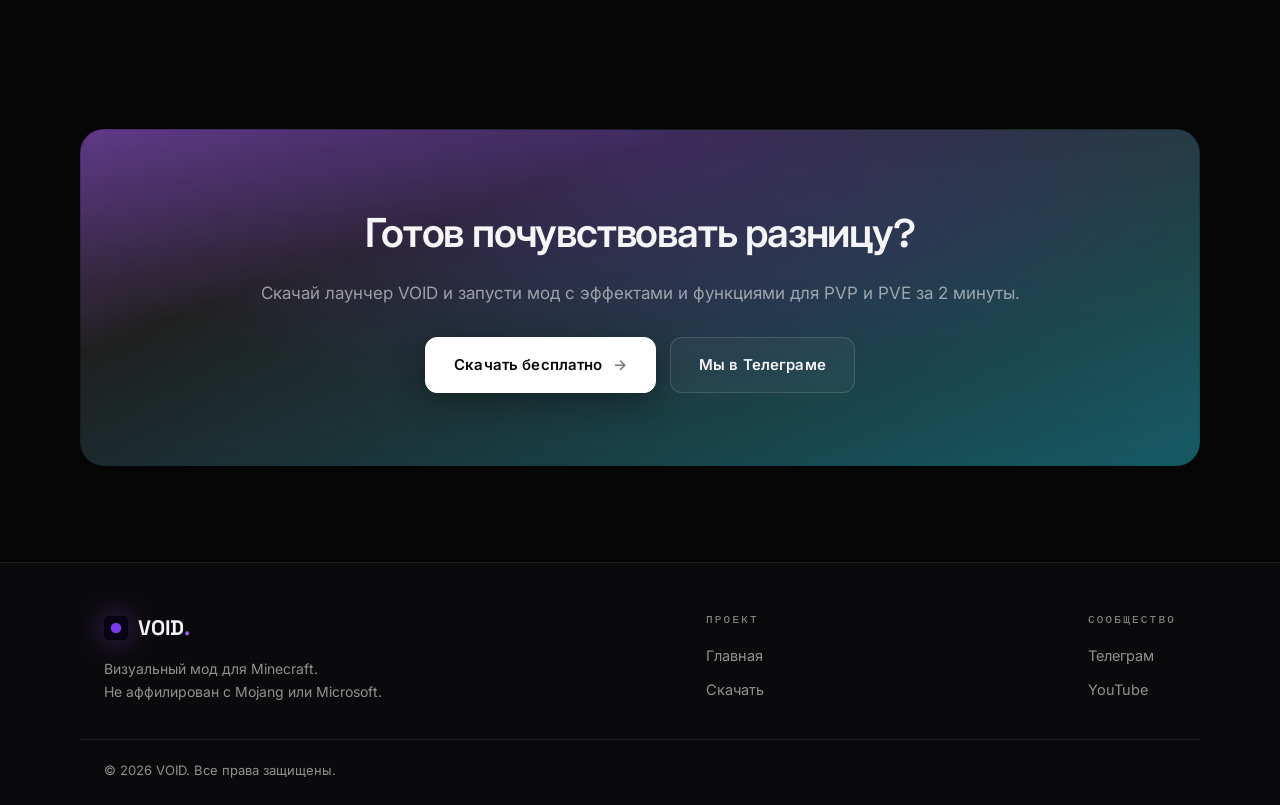
==== commit f4606e3b: "Redesign in premium glass style inspired by systemdlc.com" ====
--- a/index.html
+++ b/index.html
@@ -8,7 +8,7 @@
   <link rel="icon" type="image/svg+xml" href="data:image/svg+xml,%3Csvg xmlns='http://www.w3.org/2000/svg' viewBox='0 0 32 32'%3E%3Crect width='32' height='32' rx='6' fill='%23080314'/%3E%3Ccircle cx='16' cy='16' r='7' fill='%237c3aed'/%3E%3C/svg%3E">
   <link rel="preconnect" href="https://fonts.googleapis.com">
   <link rel="preconnect" href="https://fonts.gstatic.com" crossorigin>
-  <link href="https://fonts.googleapis.com/css2?family=Rubik:wght@400;500;600;700;800&family=Space+Grotesk:wght@500;600;700&display=swap" rel="stylesheet">
+  <link href="https://fonts.googleapis.com/css2?family=Inter:wght@400;500;600;700&family=Space+Grotesk:wght@500;600;700&family=Space+Mono:wght@400;700&display=swap" rel="stylesheet">
   <link rel="stylesheet" href="css/style.css">
 </head>
 <body>
@@ -58,7 +58,7 @@
           Яркие удары, металлические kill'ы, чистый обзор и стабильный FPS в любой битве.
         </p>
         <div class="hero__actions reveal">
-          <a href="download.html" class="btn">Скачать бесплатно</a>
+          <a href="download.html" class="btn">Скачать бесплатно<span class="btn__arrow">→</span></a>
           <a href="https://t.me/OrbitClient12" target="_blank" rel="noopener" class="btn btn--ghost">Телеграм-сообщество</a>
         </div>
         <div class="hero__stats reveal">
@@ -78,9 +78,17 @@
       </div>
     </section>
 
+    <div class="marquee" aria-hidden="true">
+      <div class="marquee__track">
+        <span>Эффекты удара</span><span>Kill-эффекты</span><span>Чистый обзор</span><span>PVE-функции</span><span>Оптимизация FPS</span><span>PVP &amp; PVE</span><span>Полная настройка</span>
+        <span>Эффекты удара</span><span>Kill-эффекты</span><span>Чистый обзор</span><span>PVE-функции</span><span>Оптимизация FPS</span><span>PVP &amp; PVE</span><span>Полная настройка</span>
+      </div>
+    </div>
+
     <section class="section features">
       <div class="container">
         <div class="section__head reveal">
+          <p class="section__eyebrow">Фичи</p>
           <h2>Что внутри</h2>
           <p>Всё настраивается из одного меню мода. Никаких шейдеров — только эффекты, которые помогают в бою и радуют глаз.</p>
         </div>
@@ -134,6 +142,7 @@
     <section class="section showcase">
       <div class="container">
         <div class="section__head reveal">
+          <p class="section__eyebrow">Скриншоты</p>
           <h2>Как это выглядит</h2>
           <p>Каждый эффект в VOID работает на результат и выглядит стильно.</p>
         </div>
@@ -164,6 +173,7 @@
     <section class="section faq">
       <div class="container container--narrow">
         <div class="section__head reveal">
+          <p class="section__eyebrow">FAQ</p>
           <h2>Частые вопросы</h2>
         </div>
         <div class="acc">
@@ -196,7 +206,7 @@
         <h2>Готов почувствовать разницу?</h2>
         <p>Скачай лаунчер VOID и запусти мод с эффектами и функциями для PVP и PVE за 2 минуты.</p>
         <div class="hero__actions">
-          <a href="download.html" class="btn">Скачать бесплатно</a>
+          <a href="download.html" class="btn">Скачать бесплатно<span class="btn__arrow">→</span></a>
           <a href="https://t.me/OrbitClient12" target="_blank" rel="noopener" class="btn btn--ghost">Мы в Телеграме</a>
         </div>
       </div>
--- a/css/style.css
+++ b/css/style.css
@@ -1,19 +1,24 @@
 :root {
-  --bg: #050309;
-  --bg-soft: #0b0618;
-  --bg-card: rgba(20, 13, 40, 0.45);
-  --border: rgba(124, 58, 237, 0.18);
-  --border-soft: rgba(255, 255, 255, 0.07);
-  --text: #e7e6f0;
-  --text-dim: #9d99b0;
-  --accent: #7c3aed;
-  --accent-2: #a855f7;
+  --bg: #050505;
+  --bg-soft: #0a0a0c;
+  --panel: rgba(255, 255, 255, 0.04);
+  --panel-2: rgba(255, 255, 255, 0.07);
+  --border: rgba(255, 255, 255, 0.09);
+  --border-strong: rgba(255, 255, 255, 0.17);
+  --text: #f5f5f7;
+  --dim: rgba(255, 255, 255, 0.55);
+  --dim-2: rgba(255, 255, 255, 0.78);
+  --accent: #a855f7;
+  --accent-deep: #7c3aed;
   --accent-cyan: #22d3ee;
-  --grad: linear-gradient(135deg, #7c3aed 0%, #a855f7 50%, #22d3ee 100%);
-  --radius: 16px;
-  --max: 1180px;
-  --font: "Rubik", system-ui, -apple-system, "Segoe UI", sans-serif;
-  --font-head: "Space Grotesk", "Rubik", system-ui, sans-serif;
+  --glow: rgba(168, 85, 247, 0.45);
+  --grad: linear-gradient(120deg, #7c3aed, #a855f7 55%, #22d3ee);
+  --radius: 14px;
+  --max: 1120px;
+  --font: "Inter", "Geist", system-ui, -apple-system, "Segoe UI", sans-serif;
+  --font-display: "Space Grotesk", "Inter", system-ui, sans-serif;
+  --mono: "Space Mono", ui-monospace, "Cascadia Mono", "SF Mono", monospace;
+  --ease: cubic-bezier(0.22, 1, 0.36, 1);
 }
 
 * { margin: 0; padding: 0; box-sizing: border-box; }
@@ -27,9 +32,10 @@
   line-height: 1.6;
   overflow-x: hidden;
   -webkit-font-smoothing: antialiased;
-}
-
-::selection { background: var(--accent); color: #fff; }
+  text-rendering: optimizeLegibility;
+}
+
+::selection { background: var(--accent); color: #0a0a0a; }
 
 a { color: inherit; text-decoration: none; }
 img, svg { display: block; }
@@ -43,16 +49,15 @@
 
 .container--narrow { max-width: 760px; }
 
-/* ---------- Stars background ---------- */
+/* ---------- Ambient background ---------- */
 .stars {
   position: fixed;
   inset: 0;
   z-index: -2;
   background:
-    radial-gradient(ellipse 80% 50% at 50% -10%, rgba(124, 58, 237, 0.18), transparent 70%),
-    radial-gradient(ellipse 60% 40% at 90% 110%, rgba(34, 211, 238, 0.08), transparent 70%),
+    radial-gradient(60% 42% at 70% -8%, rgba(124, 58, 237, 0.13), transparent 70%),
+    radial-gradient(50% 36% at 8% 105%, rgba(34, 211, 238, 0.06), transparent 70%),
     var(--bg);
-  background-repeat: no-repeat;
 }
 
 .stars::before {
@@ -60,23 +65,21 @@
   position: absolute;
   inset: 0;
   background-image:
-    radial-gradient(1px 1px at 20% 30%, #fff, transparent 50%),
-    radial-gradient(1px 1px at 70% 15%, #fff, transparent 50%),
-    radial-gradient(1.5px 1.5px at 40% 60%, var(--accent-2), transparent 50%),
-    radial-gradient(1px 1px at 85% 45%, #fff, transparent 50%),
-    radial-gradient(1px 1px at 10% 75%, #fff, transparent 50%),
-    radial-gradient(1.5px 1.5px at 60% 85%, var(--accent-cyan), transparent 50%),
-    radial-gradient(1px 1px at 90% 80%, #fff, transparent 50%),
-    radial-gradient(1px 1px at 30% 90%, #fff, transparent 50%),
-    radial-gradient(1px 1px at 50% 10%, #fff, transparent 50%);
-  background-size: 100% 100%;
-  animation: twinkle 6s ease-in-out infinite alternate;
-  opacity: 0.7;
+    radial-gradient(1px 1px at 22% 32%, rgba(255,255,255,0.8), transparent 50%),
+    radial-gradient(1px 1px at 68% 12%, rgba(255,255,255,0.6), transparent 50%),
+    radial-gradient(1.5px 1.5px at 42% 58%, rgba(168,85,247,0.7), transparent 50%),
+    radial-gradient(1px 1px at 84% 44%, rgba(255,255,255,0.5), transparent 50%),
+    radial-gradient(1px 1px at 12% 78%, rgba(255,255,255,0.6), transparent 50%),
+    radial-gradient(1.5px 1.5px at 58% 86%, rgba(34,211,238,0.6), transparent 50%),
+    radial-gradient(1px 1px at 92% 76%, rgba(255,255,255,0.4), transparent 50%),
+    radial-gradient(1px 1px at 34% 92%, rgba(255,255,255,0.5), transparent 50%);
+  animation: twinkle 7s ease-in-out infinite alternate;
+  opacity: 0.6;
 }
 
 @keyframes twinkle {
-  from { opacity: 0.45; }
-  to { opacity: 0.85; }
+  from { opacity: 0.35; }
+  to { opacity: 0.8; }
 }
 
 /* ---------- Buttons ---------- */
@@ -85,47 +88,56 @@
   align-items: center;
   justify-content: center;
   gap: 10px;
-  padding: 14px 30px;
-  border-radius: 999px;
+  padding: 15px 28px;
+  border-radius: 12px;
   font-weight: 600;
-  font-size: 16px;
-  border: 1px solid transparent;
+  font-size: 15px;
+  letter-spacing: 0.01em;
   cursor: pointer;
+  background: #fff;
+  color: #0a0a0a;
+  border: 1px solid #fff;
+  box-shadow: 0 1px 0 rgba(255,255,255,0.2) inset, 0 8px 30px rgba(0,0,0,0.35);
+  transition: transform 0.2s var(--ease), background 0.2s var(--ease), box-shadow 0.2s var(--ease), color 0.2s var(--ease);
+  white-space: nowrap;
+}
+
+.btn:hover { transform: translateY(-2px); background: #e8e8ea; box-shadow: 0 12px 36px rgba(0,0,0,0.45); }
+.btn:active { transform: translateY(0); }
+
+.btn .btn__arrow { opacity: 0.55; transition: opacity 0.2s, transform 0.3s var(--ease); }
+.btn:hover .btn__arrow { opacity: 1; transform: translateX(3px); }
+
+.btn--ghost {
+  background: var(--panel);
+  color: var(--text);
+  border-color: rgba(255, 255, 255, 0.14);
+  box-shadow: none;
+}
+
+.btn--ghost:hover { background: rgba(255,255,255,0.1); border-color: rgba(255,255,255,0.3); }
+
+.btn--small { padding: 10px 20px; font-size: 14px; border-radius: 10px; }
+.btn--block { width: 100%; }
+
+.btn--accent {
   background: var(--grad);
+  border-color: transparent;
   color: #fff;
-  box-shadow: 0 8px 30px rgba(124, 58, 237, 0.35);
-  transition: transform 0.2s ease, box-shadow 0.2s ease, filter 0.2s ease;
-  white-space: nowrap;
-}
-
-.btn:hover {
-  transform: translateY(-2px);
-  box-shadow: 0 12px 40px rgba(124, 58, 237, 0.5);
-  filter: brightness(1.08);
-}
-
-.btn--ghost {
-  background: transparent;
-  border-color: var(--border);
-  color: var(--text);
-  box-shadow: none;
-}
-
-.btn--ghost:hover { border-color: var(--accent); box-shadow: 0 8px 30px rgba(124, 58, 237, 0.15); filter: none; }
-
-.btn--small { padding: 10px 22px; font-size: 15px; }
-
-.btn--block { width: 100%; }
+  box-shadow: 0 8px 32px rgba(124, 58, 237, 0.4);
+}
+
+.btn--accent:hover { background: var(--grad); filter: brightness(1.1); color: #fff; }
 
 /* ---------- Nav ---------- */
 .nav {
   position: sticky;
   top: 0;
   z-index: 50;
-  background: rgba(5, 3, 9, 0.75);
-  backdrop-filter: blur(14px);
-  -webkit-backdrop-filter: blur(14px);
-  border-bottom: 1px solid var(--border-soft);
+  background: rgba(5, 5, 5, 0.72);
+  backdrop-filter: blur(12px) saturate(1.3);
+  -webkit-backdrop-filter: blur(12px) saturate(1.3);
+  border-bottom: 1px solid rgba(255, 255, 255, 0.06);
 }
 
 .nav__inner {
@@ -133,356 +145,423 @@
   align-items: center;
   justify-content: space-between;
   gap: 24px;
-  height: 70px;
+  height: 68px;
 }
 
 .logo {
   display: flex;
   align-items: center;
   gap: 10px;
-  font-family: var(--font-head);
+  font-family: var(--font-display);
   font-weight: 700;
-  font-size: 22px;
-  letter-spacing: 0.5px;
-}
-
-.logo svg { flex-shrink: 0; }
-
-.logo__dot { color: var(--accent-cyan); }
-
-.nav__links { display: flex; gap: 32px; margin-left: auto; }
+  font-size: 21px;
+  letter-spacing: -0.01em;
+}
+
+.logo svg { flex-shrink: 0; filter: drop-shadow(0 0 14px var(--glow)); }
+
+.logo__dot { color: var(--accent); }
+
+.nav__links { display: flex; gap: 30px; margin-left: auto; align-items: center; }
 
 .nav__link {
-  font-size: 15px;
+  font-size: 14px;
   font-weight: 500;
-  color: var(--text-dim);
+  color: var(--dim);
   position: relative;
   padding: 4px 0;
-  transition: color 0.2s ease;
+  transition: color 0.2s var(--ease);
 }
 
 .nav__link::after {
   content: "";
   position: absolute;
   left: 0; bottom: -2px;
-  width: 0; height: 2px;
+  width: 0; height: 1.5px;
   background: var(--grad);
   border-radius: 2px;
-  transition: width 0.25s ease;
+  transition: width 0.25s var(--ease);
 }
 
 .nav__link:hover,
-.nav__link.active { color: var(--text); }
-
-.nav__link:hover::after,
-.nav__link.active::after { width: 100%; }
+.nav__link.active { color: #fff; }
+.nav__link:hover::after, .nav__link.active::after { width: 100%; }
 
 .burger {
   display: none;
   flex-direction: column;
   gap: 5px;
-  background: none;
-  border: 0;
+  background: var(--panel);
+  border: 1px solid var(--border);
+  border-radius: 10px;
   cursor: pointer;
-  padding: 8px;
-}
-
-.burger span {
-  width: 24px;
-  height: 2px;
-  background: var(--text);
-  border-radius: 2px;
-  transition: transform 0.2s ease, opacity 0.2s ease;
-}
-
-.burger.open span:nth-child(1) { transform: translateY(7px) rotate(45deg); }
+  padding: 9px;
+}
+
+.burger span { width: 20px; height: 1.5px; background: #fff; border-radius: 2px; transition: transform 0.2s var(--ease), opacity 0.2s; }
+
+.burger.open span:nth-child(1) { transform: translateY(6.5px) rotate(45deg); }
 .burger.open span:nth-child(2) { opacity: 0; }
-.burger.open span:nth-child(3) { transform: translateY(-7px) rotate(-45deg); }
+.burger.open span:nth-child(3) { transform: translateY(-6.5px) rotate(-45deg); }
 
 .nav__mobile {
   display: none;
   flex-direction: column;
-  gap: 4px;
-  padding: 8px 24px 20px;
-  border-bottom: 1px solid var(--border-soft);
+  padding: 10px 24px 20px;
+  border-bottom: 1px solid var(--border);
 }
 
 .nav__mobile.open { display: flex; }
 
 .nav__mobile a {
   padding: 12px 8px;
-  font-size: 16px;
+  font-size: 15px;
   font-weight: 500;
   border-radius: 10px;
-  color: var(--text-dim);
-}
-
-.nav__mobile a.active { color: var(--text); background: var(--bg-card); }
+  color: var(--dim);
+}
+
+.nav__mobile a.active { color: #fff; background: var(--panel); }
 
 /* ---------- Hero ---------- */
 .hero {
   position: relative;
   display: flex;
   align-items: center;
-  min-height: calc(100vh - 70px);
-  padding: 90px 0 70px;
+  min-height: calc(100vh - 68px);
+  padding: 96px 0 76px;
   overflow: hidden;
 }
 
-.hero--small { min-height: auto; padding: 70px 0 50px; }
-
-.hero__inner {
-  position: relative;
-  z-index: 2;
-  text-align: center;
-}
+.hero--small { min-height: auto; padding: 78px 0 56px; }
+
+.hero__inner { position: relative; z-index: 2; text-align: center; }
 
 .hero__tag {
-  display: inline-block;
-  font-size: 13px;
+  display: inline-flex;
+  align-items: center;
+  gap: 8px;
+  font-family: var(--mono);
+  font-size: 12px;
+  font-weight: 500;
+  letter-spacing: 0.22em;
+  text-transform: uppercase;
+  color: var(--accent);
+  border: 1px solid rgba(168, 85, 247, 0.28);
+  padding: 8px 16px;
+  border-radius: 999px;
+  background: rgba(168, 85, 247, 0.07);
+  margin-bottom: 28px;
+}
+
+.hero__tag::before {
+  content: "";
+  width: 6px; height: 6px;
+  border-radius: 50%;
+  background: var(--accent);
+  box-shadow: 0 0 10px var(--accent);
+}
+
+.hero__title {
+  font-family: var(--font-display);
+  font-size: clamp(46px, 8vw, 88px);
   font-weight: 600;
-  letter-spacing: 2.5px;
-  color: var(--accent-cyan);
-  border: 1px solid rgba(34, 211, 238, 0.25);
-  padding: 8px 18px;
-  border-radius: 999px;
-  background: rgba(34, 211, 238, 0.05);
-  text-transform: uppercase;
+  line-height: 1.02;
+  letter-spacing: -0.045em;
   margin-bottom: 26px;
-}
-
-.hero__title {
-  font-family: var(--font-head);
-  font-size: clamp(40px, 7vw, 80px);
-  font-weight: 700;
-  line-height: 1.05;
-  letter-spacing: -1px;
-  margin-bottom: 24px;
-}
-
-.gradient-text {
+  background: radial-gradient(100% 120% at 50% 0%, #fff 0%, #9a9aa0 60%, #46464c 100%);
+  -webkit-background-clip: text;
+  background-clip: text;
+  -webkit-text-fill-color: transparent;
+  color: transparent;
+  text-shadow: 0 0 40px rgba(255,255,255,0.06);
+}
+
+.hero__title .gradient-text {
   background: var(--grad);
   -webkit-background-clip: text;
   background-clip: text;
   -webkit-text-fill-color: transparent;
-  color: transparent;
 }
 
 .hero__sub {
-  max-width: 640px;
-  margin: 0 auto 34px;
-  font-size: 18px;
-  color: var(--text-dim);
+  max-width: 620px;
+  margin: 0 auto 36px;
+  font-size: 17px;
+  color: var(--dim);
 }
 
 .hero--small .hero__inner { text-align: left; }
-.hero--small .hero__sub { margin: 0 0 0; }
+.hero--small .hero__sub { margin: 0; }
 
 .hero__actions {
   display: flex;
   gap: 14px;
   justify-content: center;
   flex-wrap: wrap;
-  margin-bottom: 60px;
-}
-
-.hero--small .hero__actions { justify-content: flex-start; }
+  margin-bottom: 64px;
+}
+
+.hero--small .hero__actions, .cta__inner .hero__actions { margin-bottom: 0; }
 
 .hero__orb {
   position: absolute;
   border-radius: 50%;
-  filter: blur(80px);
+  filter: blur(90px);
   pointer-events: none;
   z-index: 0;
 }
 
 .hero__orb--1 {
-  width: 500px; height: 500px;
-  top: -120px; left: -100px;
-  background: rgba(124, 58, 237, 0.3);
-  animation: drift 14s ease-in-out infinite alternate;
+  width: 520px; height: 520px;
+  top: -160px; left: -120px;
+  background: rgba(124, 58, 237, 0.22);
+  animation: drift 16s ease-in-out infinite alternate;
 }
 
 .hero__orb--2 {
-  width: 420px; height: 420px;
-  bottom: -140px; right: -120px;
-  background: rgba(34, 211, 238, 0.16);
-  animation: drift 18s ease-in-out infinite alternate-reverse;
+  width: 460px; height: 460px;
+  bottom: -160px; right: -140px;
+  background: rgba(34, 211, 238, 0.1);
+  animation: drift 20s ease-in-out infinite alternate-reverse;
 }
 
 @keyframes drift {
   from { transform: translate(0, 0) scale(1); }
-  to { transform: translate(40px, -30px) scale(1.12); }
+  to { transform: translate(40px, -30px) scale(1.1); }
 }
 
 /* ---------- Stats ---------- */
 .hero__stats {
   display: flex;
   justify-content: center;
-  gap: 12px;
+  gap: 0;
   flex-wrap: wrap;
+  margin: 0 auto;
+  max-width: 640px;
+  background: var(--panel);
+  border: 1px solid var(--border);
+  border-radius: 16px;
+  overflow: hidden;
 }
 
 .hero--small .hero__stats { display: none; }
 
 .stat {
-  min-width: 180px;
-  padding: 18px 24px;
-  background: var(--bg-card);
-  border: 1px solid var(--border-soft);
-  border-radius: var(--radius);
+  flex: 1;
+  min-width: 160px;
+  padding: 22px 26px;
   display: flex;
   flex-direction: column;
-  gap: 2px;
+  gap: 4px;
+  position: relative;
+}
+
+.stat + .stat::before {
+  content: "";
+  position: absolute;
+  left: 0; top: 18%;
+  height: 64%;
+  width: 1px;
+  background: var(--border);
 }
 
 .stat__num {
-  font-family: var(--font-head);
+  font-family: var(--font-display);
   font-size: 30px;
-  font-weight: 700;
+  font-weight: 600;
+  letter-spacing: -0.02em;
   background: var(--grad);
   -webkit-background-clip: text;
   background-clip: text;
   -webkit-text-fill-color: transparent;
 }
 
-.stat__label { font-size: 13px; color: var(--text-dim); }
+.stat__label { font-size: 13px; color: var(--dim); }
+
+/* ---------- Marquee ---------- */
+.marquee {
+  border-top: 1px solid var(--border);
+  border-bottom: 1px solid var(--border);
+  overflow: hidden;
+  background: var(--bg-soft);
+  padding: 16px 0;
+}
+
+.marquee__track {
+  display: flex;
+  gap: 48px;
+  width: max-content;
+  animation: marquee 28s linear infinite;
+}
+
+.marquee span {
+  font-family: var(--mono);
+  font-size: 12px;
+  letter-spacing: 0.18em;
+  text-transform: uppercase;
+  color: var(--dim);
+  white-space: nowrap;
+  display: inline-flex;
+  align-items: center;
+  gap: 48px;
+}
+
+.marquee span::after { content: "✦"; color: var(--accent); }
+
+@keyframes marquee {
+  from { transform: translateX(0); }
+  to { transform: translateX(-50%); }
+}
 
 /* ---------- Sections ---------- */
-.section { padding: 90px 0; }
-
-.section--alt { background: rgba(11, 6, 24, 0.4); border-top: 1px solid var(--border-soft); border-bottom: 1px solid var(--border-soft); }
+.section { padding: 96px 0; }
+
+.section--alt { background: rgba(10, 10, 12, 0.5); border-top: 1px solid var(--border); border-bottom: 1px solid var(--border); }
 
 .section__head {
   text-align: center;
-  max-width: 620px;
-  margin: 0 auto 50px;
+  max-width: 640px;
+  margin: 0 auto 54px;
+}
+
+.section__eyebrow {
+  font-family: var(--mono);
+  font-size: 12px;
+  font-weight: 500;
+  letter-spacing: 0.22em;
+  text-transform: uppercase;
+  color: var(--accent);
+  margin-bottom: 14px;
 }
 
 .section__head h2 {
-  font-family: var(--font-head);
+  font-family: var(--font-display);
   font-size: clamp(30px, 4.5vw, 44px);
-  font-weight: 700;
-  letter-spacing: -0.5px;
+  font-weight: 600;
+  letter-spacing: -0.03em;
+  line-height: 1.1;
   margin-bottom: 14px;
 }
 
-.section__head p { color: var(--text-dim); font-size: 17px; }
+.section__head p { color: var(--dim); font-size: 16px; }
 
 /* ---------- Grid / Cards ---------- */
 .grid {
   display: grid;
   grid-template-columns: repeat(3, 1fr);
-  gap: 22px;
+  gap: 18px;
 }
 
 .card {
-  background: var(--bg-card);
-  border: 1px solid var(--border-soft);
+  background: var(--panel);
+  border: 1px solid var(--border);
   border-radius: var(--radius);
   padding: 30px 26px;
-  transition: transform 0.25s ease, border-color 0.25s ease, box-shadow 0.25s ease;
+  position: relative;
+  transition: transform 0.3s var(--ease), border-color 0.3s var(--ease), background 0.3s var(--ease);
 }
 
 .card:hover {
-  transform: translateY(-6px);
-  border-color: var(--border);
-  box-shadow: 0 20px 50px rgba(124, 58, 237, 0.18);
+  transform: translateY(-4px);
+  border-color: rgba(255,255,255,0.2);
+  background: rgba(255,255,255,0.06);
 }
 
 .card__icon {
-  width: 52px; height: 52px;
+  width: 46px; height: 46px;
   display: grid;
   place-items: center;
-  border-radius: 14px;
-  background: rgba(124, 58, 237, 0.14);
-  border: 1px solid var(--border);
-  color: var(--accent-2);
+  border-radius: 12px;
+  background: rgba(168, 85, 247, 0.1);
+  border: 1px solid rgba(168, 85, 247, 0.25);
+  color: var(--accent);
   margin-bottom: 20px;
-}
-
-.card__icon svg { width: 26px; height: 26px; }
-
-.card h3 {
-  font-family: var(--font-head);
-  font-size: 19px;
-  margin-bottom: 10px;
-}
-
-.card p { color: var(--text-dim); font-size: 15px; }
+  box-shadow: 0 0 24px rgba(168, 85, 247, 0.12);
+}
+
+.card__icon svg { width: 22px; height: 22px; }
+
+.card h3 { font-family: var(--font-display); font-size: 18px; font-weight: 600; margin-bottom: 10px; letter-spacing: -0.01em; }
+.card p { color: var(--dim); font-size: 14.5px; }
 
 /* ---------- Showcase ---------- */
 .shots {
   display: grid;
   grid-template-columns: repeat(3, 1fr);
-  gap: 22px;
+  gap: 18px;
 }
 
 .shot__img {
   border-radius: var(--radius);
   overflow: hidden;
-  border: 1px solid var(--border-soft);
+  border: 1px solid var(--border);
   aspect-ratio: 16 / 9;
-  background: var(--bg-card);
-}
+  background: var(--panel);
+  transition: border-color 0.3s, transform 0.3s var(--ease);
+}
+
+.shot:hover .shot__img { border-color: rgba(168,85,247,0.4); transform: translateY(-4px); }
 
 .shot__ph {
   width: 100%; height: 100%;
   display: grid;
   place-items: center;
-  font-family: var(--font-head);
-  font-size: 13px;
-  letter-spacing: 2px;
-  color: var(--text-dim);
+  font-family: var(--mono);
+  font-size: 12px;
+  letter-spacing: 0.18em;
+  text-transform: uppercase;
+  color: var(--dim);
   background:
-    linear-gradient(135deg, rgba(124, 58, 237, 0.12), transparent 60%),
-    repeating-linear-gradient(45deg, rgba(255,255,255,0.02) 0 12px, transparent 12px 24px);
+    linear-gradient(135deg, rgba(168,85,247,0.1), transparent 60%),
+    repeating-linear-gradient(45deg, rgba(255,255,255,0.03) 0 12px, transparent 12px 24px);
   position: relative;
   cursor: pointer;
-  transition: background 0.3s ease;
-}
-
-.shot__ph:hover { background: rgba(124, 58, 237, 0.15); }
+  transition: background 0.3s;
+}
+
+.shot__ph:hover { background: rgba(168,85,247,0.14); }
 
 .shot figcaption {
-  margin-top: 12px;
+  margin-top: 14px;
   font-size: 14px;
-  color: var(--text-dim);
+  color: var(--dim);
   text-align: center;
 }
 
 .note {
-  margin-top: 26px;
+  margin-top: 30px;
   text-align: center;
   font-size: 14px;
-  color: var(--text-dim);
+  color: var(--dim);
 }
 
 .note code, .steps code {
-  background: rgba(124, 58, 237, 0.14);
-  border: 1px solid var(--border);
+  background: rgba(168,85,247,0.12);
+  border: 1px solid rgba(168,85,247,0.28);
   padding: 2px 8px;
   border-radius: 6px;
-  font-size: 14px;
-  color: var(--accent-2);
+  font-size: 13.5px;
+  font-family: var(--mono);
+  color: var(--accent);
 }
 
 /* ---------- FAQ ---------- */
 .acc__item {
-  background: var(--bg-card);
-  border: 1px solid var(--border-soft);
-  border-radius: 14px;
+  background: var(--panel);
+  border: 1px solid var(--border);
+  border-radius: 12px;
   margin-bottom: 12px;
   padding: 0 22px;
-  transition: border-color 0.2s ease;
-}
-
-.acc__item:hover { border-color: var(--border); }
+  transition: border-color 0.2s, background 0.2s;
+}
+
+.acc__item:hover, .acc__item[open] { border-color: rgba(255,255,255,0.2); background: rgba(255,255,255,0.055); }
 
 .acc__item summary {
   list-style: none;
   cursor: pointer;
-  padding: 18px 30px 18px 0;
+  padding: 20px 40px 20px 0;
   font-weight: 500;
   font-size: 16px;
   position: relative;
@@ -494,118 +573,115 @@
 .acc__item summary::after {
   content: "+";
   position: absolute;
-  right: 2px; top: 50%;
+  right: 4px; top: 50%;
   transform: translateY(-50%);
-  font-size: 22px;
-  color: var(--accent-2);
-  transition: transform 0.2s ease;
+  font-size: 20px;
+  font-weight: 400;
+  color: var(--accent);
+  transition: transform 0.2s var(--ease);
 }
 
 .acc__item[open] summary::after { transform: translateY(-50%) rotate(45deg); }
 
-.acc__item p {
-  color: var(--text-dim);
-  font-size: 15px;
-  padding: 0 0 18px;
-}
+.acc__item p { color: var(--dim); font-size: 15px; padding: 0 0 20px; }
 
 /* ---------- CTA ---------- */
-.cta {
-  position: relative;
-  border-top: 1px solid var(--border-soft);
-}
+.cta { position: relative; }
+.cta + .cta { }
 
 .cta__inner {
+  position: relative;
   text-align: center;
-  padding: 40px;
+  padding: 72px 40px;
   border-radius: 24px;
+  border: 1px solid transparent;
   background:
-    radial-gradient(ellipse 80% 100% at 50% 0%, rgba(124, 58, 237, 0.25), transparent 70%),
-    var(--bg-card);
-  border: 1px solid var(--border);
+    radial-gradient(80% 120% at 50% 0%, rgba(124,58,237,0.28), transparent 70%) padding-box,
+    linear-gradient(rgba(255,255,255,0.06), rgba(255,255,255,0.02)) padding-box,
+    linear-gradient(160deg, rgba(168,85,247,0.5) 0%, rgba(255,255,255,0.08) 30%, rgba(34,211,238,0.4) 100%) border-box;
 }
 
 .cta__inner h2 {
-  font-family: var(--font-head);
+  font-family: var(--font-display);
   font-size: clamp(28px, 4vw, 40px);
-  margin-bottom: 12px;
-}
-
-.cta__inner p { color: var(--text-dim); font-size: 17px; margin-bottom: 26px; }
-
-.cta__inner .hero__actions { margin-bottom: 0; }
+  font-weight: 600;
+  letter-spacing: -0.03em;
+  margin-bottom: 14px;
+}
+
+.cta__inner p { color: var(--dim); font-size: 17px; margin-bottom: 30px; }
 
 /* ---------- Download page ---------- */
 .dl {
   display: grid;
   grid-template-columns: 1fr 1fr;
-  gap: 22px;
-  margin-bottom: 20px;
+  gap: 18px;
 }
 
 .dl--single {
   grid-template-columns: 1fr;
-  max-width: 620px;
+  max-width: 560px;
   margin-left: auto;
   margin-right: auto;
 }
 
 .dl__card {
   position: relative;
-  background: var(--bg-card);
-  border: 1px solid var(--border-soft);
-  border-radius: 20px;
+  background: var(--panel);
+  border: 1px solid var(--border);
+  border-radius: 18px;
   padding: 34px 30px;
   display: flex;
   flex-direction: column;
-  transition: transform 0.25s ease, border-color 0.25s ease;
-}
-
-.dl__card:hover { transform: translateY(-5px); border-color: var(--border); }
+  transition: transform 0.3s var(--ease), border-color 0.3s, box-shadow 0.3s;
+}
+
+.dl__card:hover { transform: translateY(-4px); border-color: rgba(255,255,255,0.22); box-shadow: 0 30px 60px rgba(0,0,0,0.4); }
 
 .dl__badge {
   position: absolute;
-  top: -12px; right: 22px;
+  top: -12px; right: 24px;
+  font-family: var(--mono);
   font-size: 11px;
-  font-weight: 700;
-  letter-spacing: 1.5px;
-  padding: 5px 12px;
+  font-weight: 600;
+  letter-spacing: 0.16em;
+  text-transform: uppercase;
+  padding: 6px 14px;
   border-radius: 999px;
   background: var(--grad);
   color: #fff;
-}
-
-.dl__card h3 {
-  font-family: var(--font-head);
-  font-size: 22px;
-  margin-bottom: 10px;
-}
-
-.dl__card > p { color: var(--text-dim); font-size: 15px; margin-bottom: 20px; }
+  box-shadow: 0 0 24px var(--glow);
+}
+
+.dl__card h3 { font-family: var(--font-display); font-size: 22px; font-weight: 600; margin-bottom: 10px; }
+.dl__card > p { color: var(--dim); font-size: 15px; margin-bottom: 20px; }
 
 .dl__list { list-style: none; margin-bottom: 26px; display: flex; flex-direction: column; gap: 10px; }
 
 .dl__list li {
   position: relative;
-  padding-left: 28px;
-  font-size: 15px;
-  color: var(--text-dim);
+  padding-left: 26px;
+  font-size: 14.5px;
+  color: var(--dim-2);
 }
 
 .dl__list li::before {
-  content: "✓";
+  content: "";
   position: absolute;
-  left: 0; top: 0;
-  color: var(--accent-cyan);
-  font-weight: 700;
+  left: 2px; top: 8px;
+  width: 6px; height: 6px;
+  border-radius: 50%;
+  background: var(--accent-cyan);
+  box-shadow: 0 0 8px rgba(34,211,238,0.5);
 }
 
 .dl__meta {
   display: block;
   text-align: center;
-  margin-top: 12px;
+  margin-top: 14px;
   font-size: 13px;
-  color: var(--text-dim);
+  color: var(--dim);
+  font-family: var(--mono);
 }
 
 /* ---------- Steps ---------- */
@@ -615,90 +691,89 @@
   margin: 0 auto;
   display: flex;
   flex-direction: column;
-  gap: 14px;
+  gap: 12px;
 }
 
 .steps li {
   display: flex;
   gap: 20px;
   align-items: flex-start;
-  background: var(--bg-card);
-  border: 1px solid var(--border-soft);
-  border-radius: 16px;
+  background: var(--panel);
+  border: 1px solid var(--border);
+  border-radius: 14px;
   padding: 22px 24px;
-  transition: border-color 0.2s ease;
-}
-
-.steps li:hover { border-color: var(--border); }
+  transition: border-color 0.2s, background 0.2s;
+}
+
+.steps li:hover { border-color: rgba(255,255,255,0.2); background: rgba(255,255,255,0.055); }
 
 .step__num {
   flex-shrink: 0;
-  width: 42px; height: 42px;
+  width: 40px; height: 40px;
   display: grid;
   place-items: center;
-  border-radius: 12px;
-  font-family: var(--font-head);
-  font-weight: 700;
-  font-size: 18px;
-  background: rgba(124, 58, 237, 0.16);
-  border: 1px solid var(--border);
-  color: var(--accent-2);
-}
-
-.steps h3 { font-family: var(--font-head); font-size: 17px; margin-bottom: 4px; }
-.steps p { color: var(--text-dim); font-size: 15px; }
+  border-radius: 11px;
+  font-family: var(--font-display);
+  font-weight: 600;
+  font-size: 17px;
+  background: rgba(168,85,247,0.12);
+  border: 1px solid rgba(168,85,247,0.28);
+  color: var(--accent);
+}
+
+.steps h3 { font-family: var(--font-display); font-size: 17px; font-weight: 600; margin-bottom: 4px; }
+.steps p { color: var(--dim); font-size: 14.5px; }
 
 /* ---------- Requirements ---------- */
 .req {
   display: grid;
   grid-template-columns: 1fr 1fr;
-  gap: 22px;
-  max-width: 820px;
+  gap: 18px;
+  max-width: 780px;
   margin: 0 auto;
 }
 
 .req__col {
-  background: var(--bg-card);
-  border: 1px solid var(--border-soft);
+  background: var(--panel);
+  border: 1px solid var(--border);
   border-radius: var(--radius);
   padding: 28px;
 }
 
-.req__col--acc { border-color: var(--border); background: rgba(124, 58, 237, 0.08); }
-
-.req__col h3 {
-  font-family: var(--font-head);
-  font-size: 18px;
-  margin-bottom: 16px;
-}
-
-.req__col--acc h3 { color: var(--accent-2); }
+.req__col--acc {
+  border: 1px solid rgba(168,85,247,0.3);
+  background: rgba(168,85,247,0.06);
+  box-shadow: 0 0 40px rgba(168,85,247,0.06);
+}
+
+.req__col h3 { font-family: var(--font-display); font-size: 18px; font-weight: 600; margin-bottom: 16px; }
+.req__col--acc h3 { color: var(--accent); }
 
 .req__col ul { list-style: none; display: flex; flex-direction: column; gap: 10px; }
 
 .req__col li {
   padding-left: 24px;
   position: relative;
-  color: var(--text-dim);
-  font-size: 15px;
+  color: var(--dim);
+  font-size: 14.5px;
 }
 
 .req__col li::before {
   content: "";
   position: absolute;
-  left: 2px; top: 9px;
-  width: 7px; height: 7px;
+  left: 2px; top: 8px;
+  width: 6px; height: 6px;
   border-radius: 50%;
-  background: var(--accent);
-}
-
-.req__col--acc li::before { background: var(--accent-cyan); }
+  background: var(--accent-cyan);
+}
+
+.req__col--acc li::before { background: var(--accent); box-shadow: 0 0 8px var(--glow); }
 
 /* ---------- Footer ---------- */
 .footer {
-  border-top: 1px solid var(--border-soft);
-  padding: 46px 0 24px;
-  background: rgba(5, 3, 9, 0.6);
+  border-top: 1px solid var(--border);
+  padding: 48px 0 24px;
+  background: var(--bg-soft);
 }
 
 .footer__inner {
@@ -706,56 +781,50 @@
   justify-content: space-between;
   gap: 40px;
   flex-wrap: wrap;
-  margin-bottom: 34px;
-}
-
-.footer__text {
-  margin-top: 14px;
-  font-size: 14px;
-  color: var(--text-dim);
-}
+  margin-bottom: 36px;
+}
+
+.footer__text { margin-top: 14px; font-size: 14px; color: var(--dim); }
 
 .footer__col { display: flex; flex-direction: column; gap: 10px; }
 
 .footer__col h4 {
-  font-size: 13px;
-  letter-spacing: 1.5px;
+  font-family: var(--mono);
+  font-size: 11px;
+  letter-spacing: 0.2em;
   text-transform: uppercase;
-  color: var(--text-dim);
-  margin-bottom: 4px;
-  font-weight: 600;
-}
-
-.footer__col a {
-  font-size: 15px;
-  color: var(--text-dim);
-  transition: color 0.2s ease;
-}
-
-.footer__col a:hover { color: var(--accent-2); }
+  color: var(--dim);
+  margin-bottom: 6px;
+  font-weight: 500;
+}
+
+.footer__col a { font-size: 14.5px; color: var(--dim); transition: color 0.2s var(--ease); }
+.footer__col a:hover { color: #fff; }
 
 .footer__bottom {
-  border-top: 1px solid var(--border-soft);
+  border-top: 1px solid var(--border);
   padding-top: 20px;
   font-size: 13px;
-  color: var(--text-dim);
-}
-
-/* ---------- Reveal animation ---------- */
+  color: var(--dim);
+}
+
+/* ---------- Reveal ---------- */
 .reveal {
   opacity: 0;
-  transform: translateY(24px);
-  transition: opacity 0.6s ease, transform 0.6s ease;
+  transform: translateY(20px);
+  filter: blur(6px);
+  transition: opacity 0.7s var(--ease), transform 0.7s var(--ease), filter 0.7s var(--ease);
 }
 
 .reveal.visible {
   opacity: 1;
   transform: none;
+  filter: none;
 }
 
 @media (prefers-reduced-motion: reduce) {
-  .reveal { opacity: 1; transform: none; transition: none; }
-  .stars::before, .hero__orb { animation: none; }
+  .reveal { opacity: 1; transform: none; filter: none; transition: none; }
+  .stars::before, .hero__orb, .marquee__track { animation: none; }
   html { scroll-behavior: auto; }
 }
 
@@ -769,9 +838,9 @@
 
 @media (max-width: 640px) {
   .grid, .shots, .dl, .req { grid-template-columns: 1fr; }
-  .section { padding: 64px 0; }
-  .hero { padding: 70px 0 50px; }
+  .section { padding: 70px 0; }
+  .hero { padding: 70px 0 54px; }
   .hero__actions .btn { width: 100%; }
-  .stat { min-width: 140px; }
-  .cta__inner { padding: 28px 20px; }
+  .stat { min-width: 140px; padding: 18px 20px; }
+  .cta__inner { padding: 48px 22px; }
 }
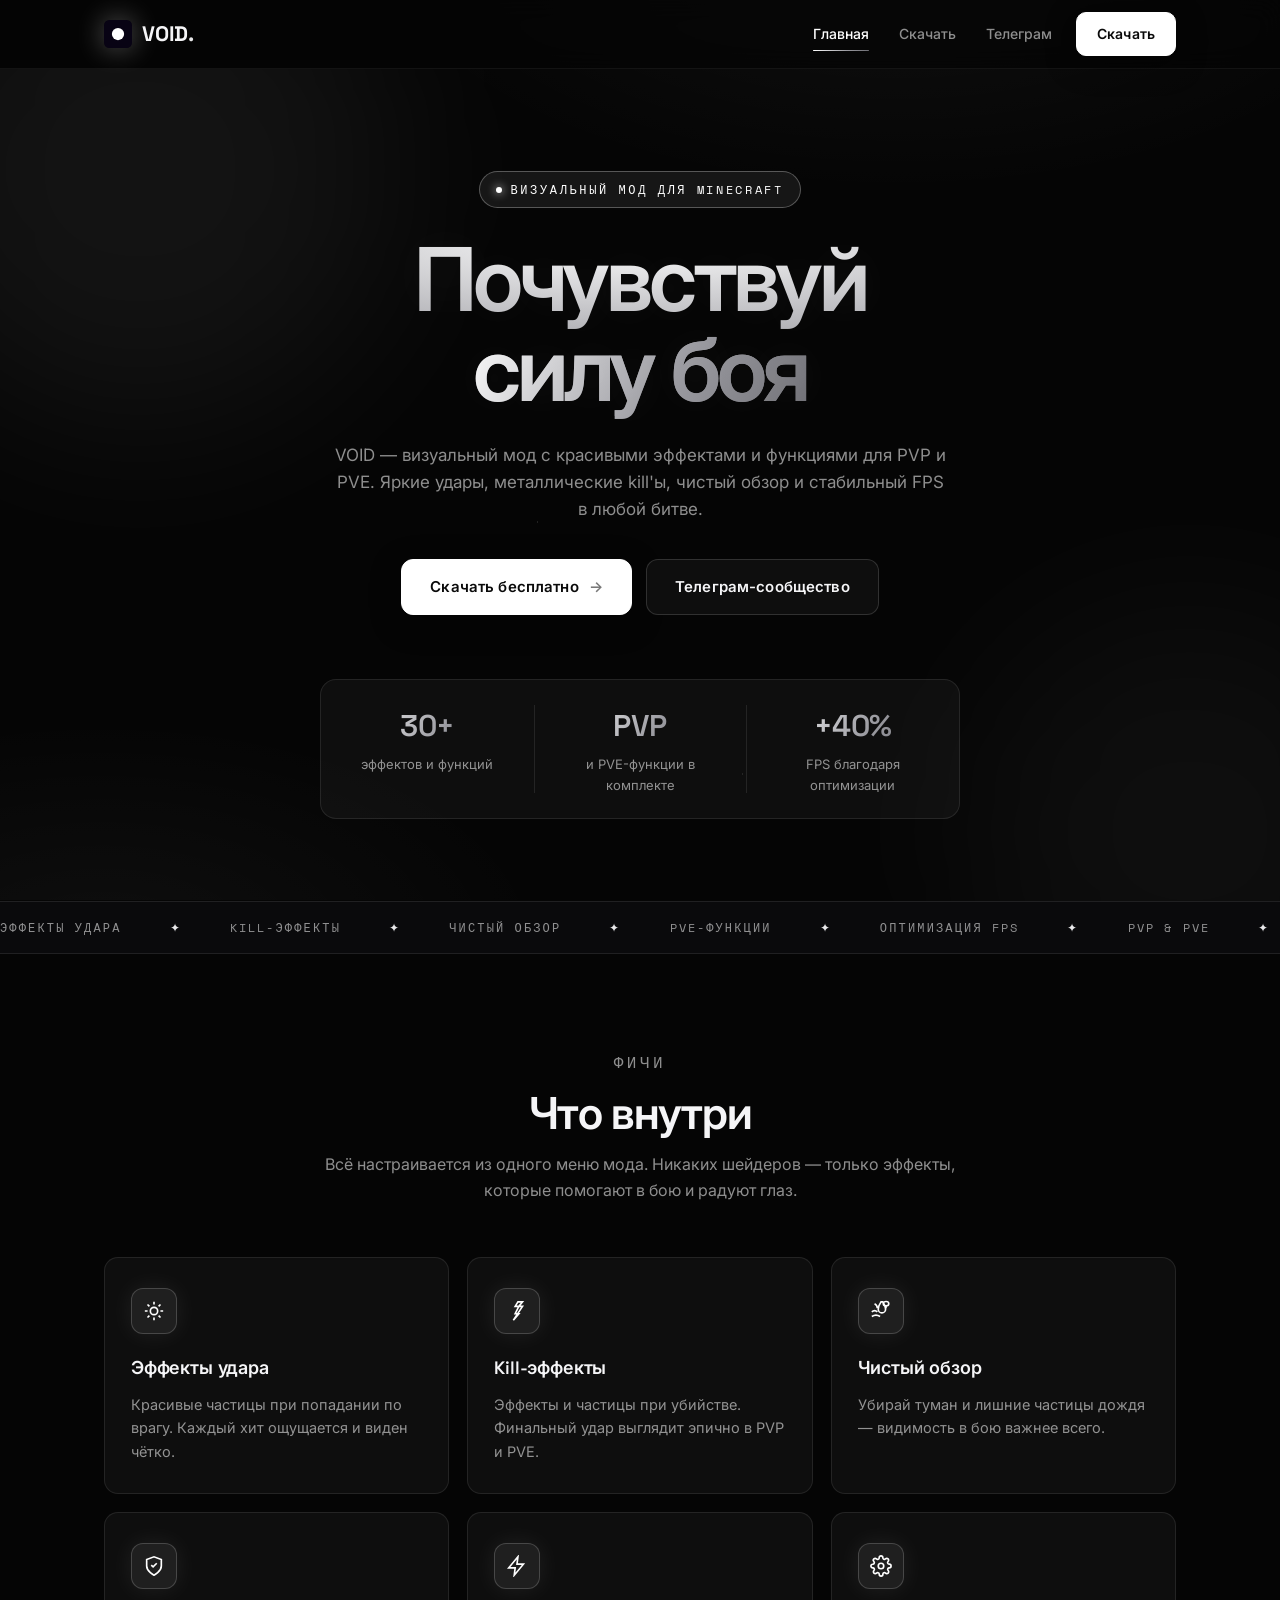
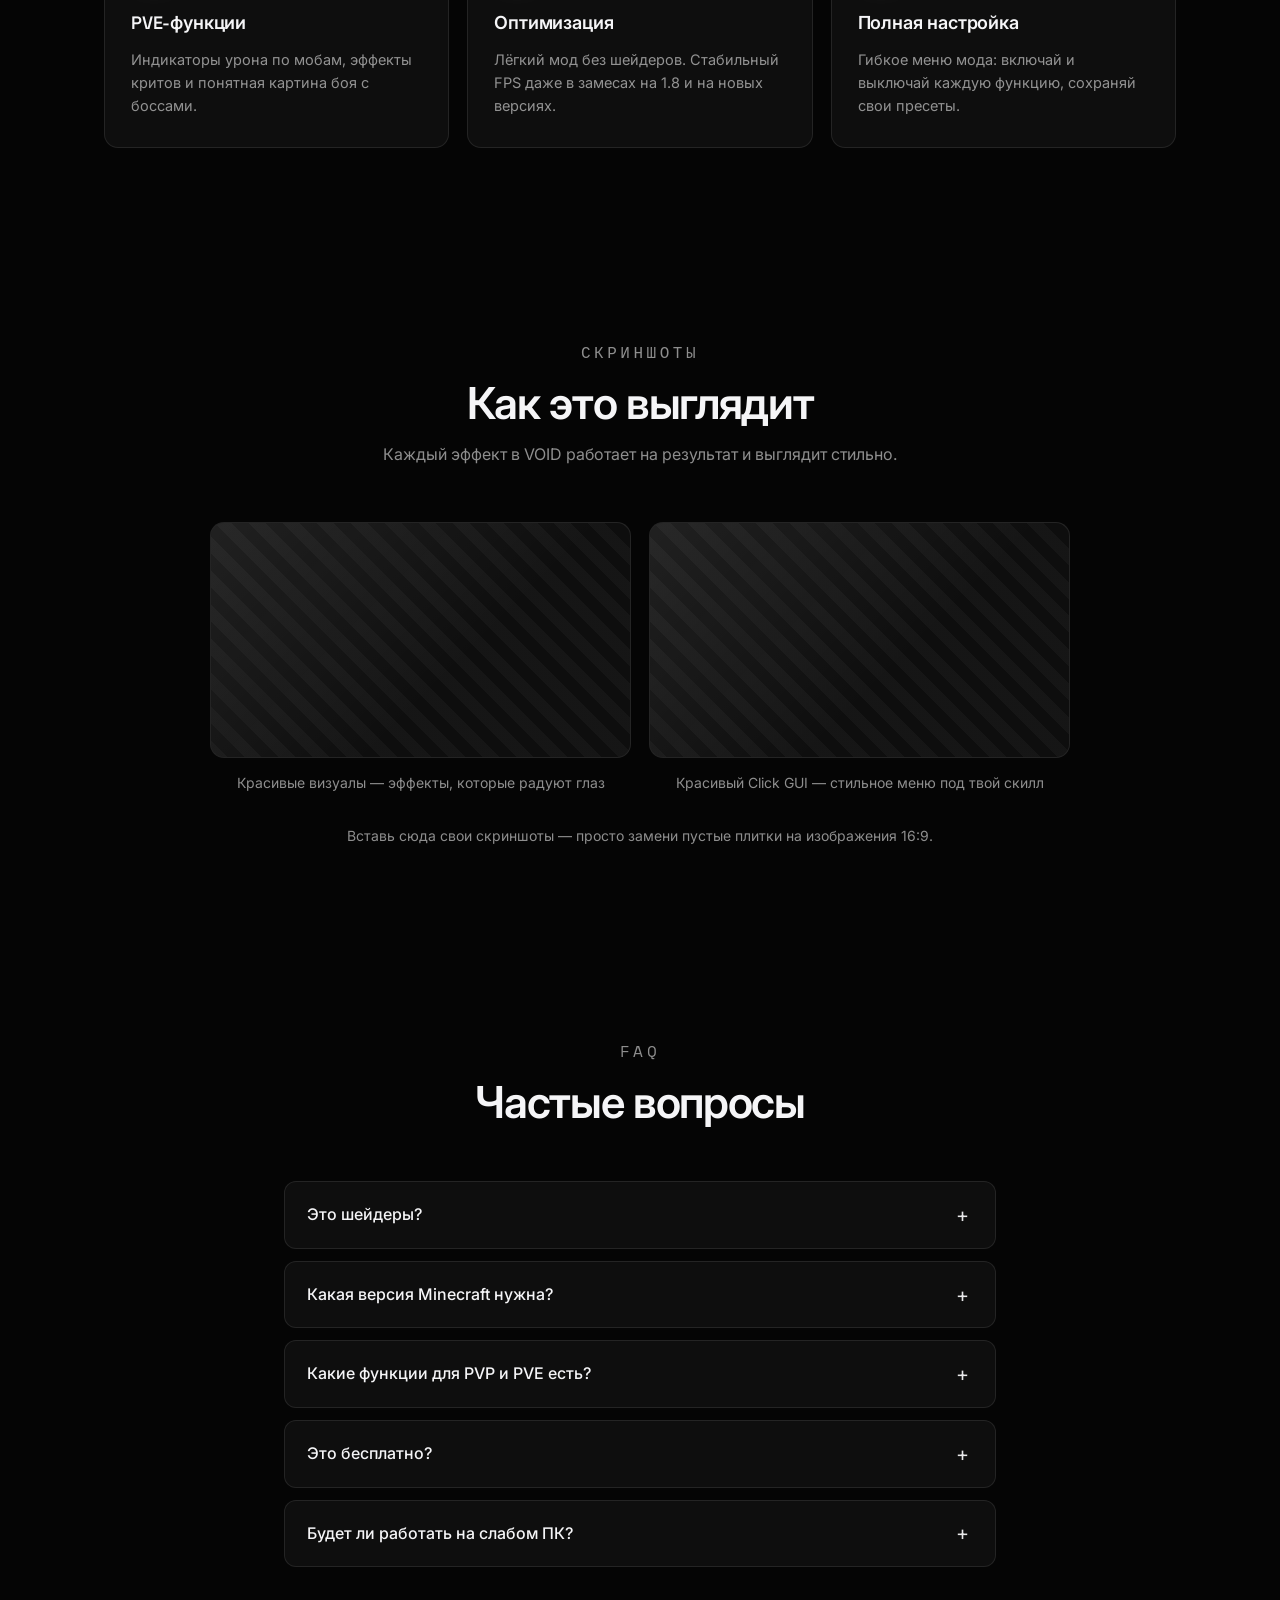
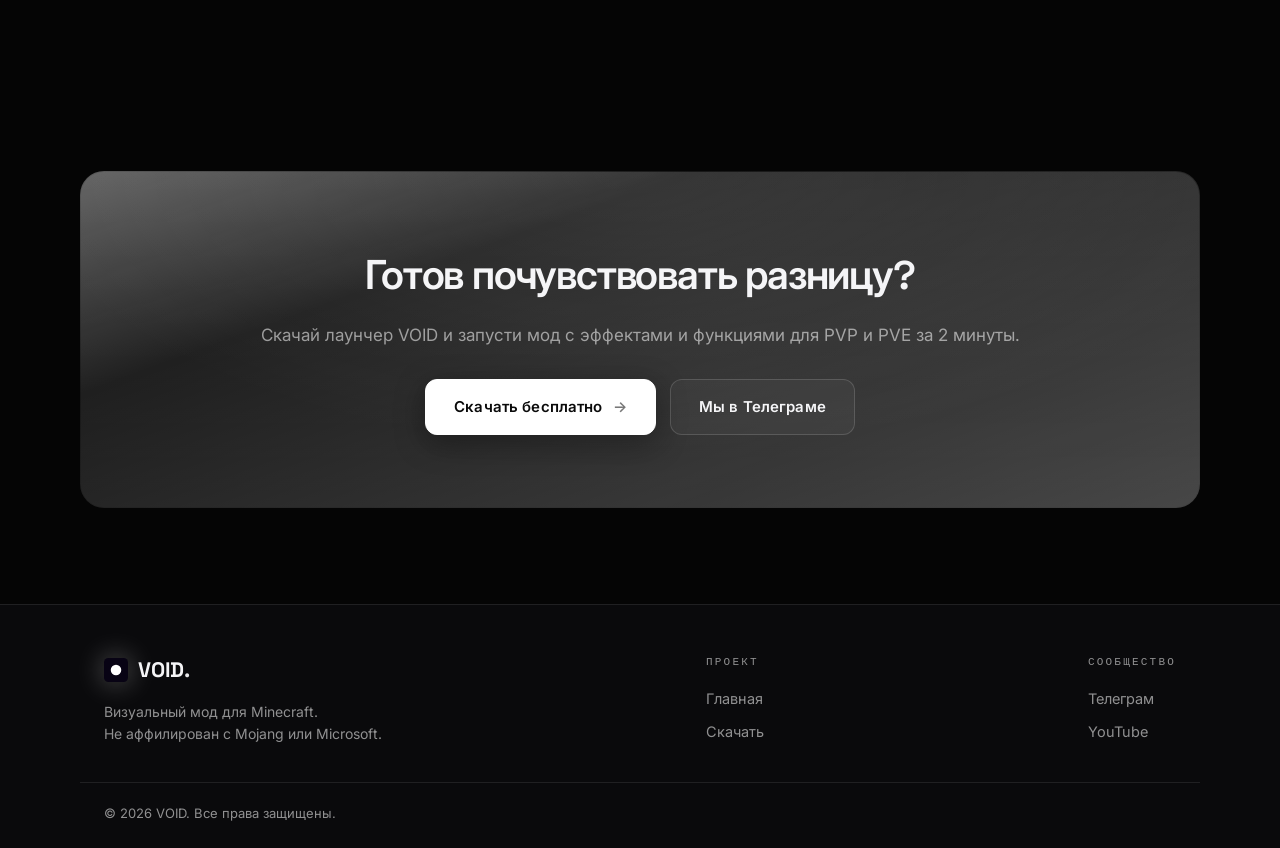
==== commit 4f949578: "Gray-white monochrome theme, two showcase cards (Visuals, Click GUI)" ====
--- a/index.html
+++ b/index.html
@@ -5,7 +5,7 @@
   <meta name="viewport" content="width=device-width, initial-scale=1.0">
   <title>VOID — Визуальный мод для Minecraft</title>
   <meta name="description" content="VOID — визуальный мод для Minecraft с красивыми эффектами и функциями для PVP и PVE. Скачай лаунчер и почувствуй разницу в бою.">
-  <link rel="icon" type="image/svg+xml" href="data:image/svg+xml,%3Csvg xmlns='http://www.w3.org/2000/svg' viewBox='0 0 32 32'%3E%3Crect width='32' height='32' rx='6' fill='%23080314'/%3E%3Ccircle cx='16' cy='16' r='7' fill='%237c3aed'/%3E%3C/svg%3E">
+  <link rel="icon" type="image/svg+xml" href="data:image/svg+xml,%3Csvg xmlns='http://www.w3.org/2000/svg' viewBox='0 0 32 32'%3E%3Crect width='32' height='32' rx='6' fill='%23ffffff'/%3E%3Ccircle cx='16' cy='16' r='7' fill='%230a0a0a'/%3E%3C/svg%3E">
   <link rel="preconnect" href="https://fonts.googleapis.com">
   <link rel="preconnect" href="https://fonts.gstatic.com" crossorigin>
   <link href="https://fonts.googleapis.com/css2?family=Inter:wght@400;500;600;700&family=Space+Grotesk:wght@500;600;700&family=Space+Mono:wght@400;700&display=swap" rel="stylesheet">
@@ -23,7 +23,7 @@
           <circle cx="16" cy="16" r="7" fill="url(#lg)"/>
           <defs>
             <linearGradient id="lg" x1="9" y1="9" x2="23" y2="23">
-              <stop stop-color="#7c3aed"/><stop offset="1" stop-color="#22d3ee"/>
+              <stop stop-color="#ffffff"/><stop offset="1" stop-color="#9a9aa0"/>
             </linearGradient>
           </defs>
         </svg>
@@ -146,24 +146,18 @@
           <h2>Как это выглядит</h2>
           <p>Каждый эффект в VOID работает на результат и выглядит стильно.</p>
         </div>
-        <div class="shots">
+        <div class="shots shots--two">
           <figure class="shot reveal">
             <div class="shot__img">
-              <div class="shot__ph" data-label="ЭФФЕКТ УДАРА"></div>
-            </div>
-            <figcaption>Яркие частицы при каждом попадании</figcaption>
+              <div class="shot__ph" data-label="КРАСИВЫЕ ВИЗУАЛЫ"></div>
+            </div>
+            <figcaption>Красивые визуалы — эффекты, которые радуют глаз</figcaption>
           </figure>
           <figure class="shot reveal">
             <div class="shot__img">
-              <div class="shot__ph" data-label="KILL-ЭФФЕКТ"></div>
-            </div>
-            <figcaption>Зрелищный эффект финального удара</figcaption>
-          </figure>
-          <figure class="shot reveal">
-            <div class="shot__img">
-              <div class="shot__ph" data-label="ЧИСТЫЙ ОБЗОР"></div>
-            </div>
-            <figcaption>Максимальная видимость в бою</figcaption>
+              <div class="shot__ph" data-label="КРАСИВЫЙ CLICK GUI"></div>
+            </div>
+            <figcaption>Красивый Click GUI — стильное меню под твой скилл</figcaption>
           </figure>
         </div>
         <p class="note reveal">Вставь сюда свои скриншоты — просто замени пустые плитки на изображения 16:9.</p>
@@ -222,7 +216,7 @@
             <circle cx="16" cy="16" r="7" fill="url(#lgf)"/>
             <defs>
               <linearGradient id="lgf" x1="9" y1="9" x2="23" y2="23">
-                <stop stop-color="#7c3aed"/><stop offset="1" stop-color="#22d3ee"/>
+                <stop stop-color="#ffffff"/><stop offset="1" stop-color="#9a9aa0"/>
               </linearGradient>
             </defs>
           </svg>
--- a/css/style.css
+++ b/css/style.css
@@ -8,11 +8,11 @@
   --text: #f5f5f7;
   --dim: rgba(255, 255, 255, 0.55);
   --dim-2: rgba(255, 255, 255, 0.78);
-  --accent: #a855f7;
-  --accent-deep: #7c3aed;
-  --accent-cyan: #22d3ee;
-  --glow: rgba(168, 85, 247, 0.45);
-  --grad: linear-gradient(120deg, #7c3aed, #a855f7 55%, #22d3ee);
+  --accent: #e8e8ea;
+  --accent-deep: #9a9aa0;
+  --accent-cyan: #d4d4d8;
+  --glow: rgba(255, 255, 255, 0.35);
+  --grad: linear-gradient(120deg, #ffffff 0%, #9a9aa0 60%, #6e6e74 100%);
   --radius: 14px;
   --max: 1120px;
   --font: "Inter", "Geist", system-ui, -apple-system, "Segoe UI", sans-serif;
@@ -55,8 +55,8 @@
   inset: 0;
   z-index: -2;
   background:
-    radial-gradient(60% 42% at 70% -8%, rgba(124, 58, 237, 0.13), transparent 70%),
-    radial-gradient(50% 36% at 8% 105%, rgba(34, 211, 238, 0.06), transparent 70%),
+    radial-gradient(60% 42% at 70% -8%, rgba(255, 255, 255, 0.05), transparent 70%),
+    radial-gradient(50% 36% at 8% 105%, rgba(255, 255, 255, 0.04), transparent 70%),
     var(--bg);
 }
 
@@ -67,10 +67,10 @@
   background-image:
     radial-gradient(1px 1px at 22% 32%, rgba(255,255,255,0.8), transparent 50%),
     radial-gradient(1px 1px at 68% 12%, rgba(255,255,255,0.6), transparent 50%),
-    radial-gradient(1.5px 1.5px at 42% 58%, rgba(168,85,247,0.7), transparent 50%),
+    radial-gradient(1.5px 1.5px at 42% 58%, rgba(255,255,255,0.6), transparent 50%),
     radial-gradient(1px 1px at 84% 44%, rgba(255,255,255,0.5), transparent 50%),
     radial-gradient(1px 1px at 12% 78%, rgba(255,255,255,0.6), transparent 50%),
-    radial-gradient(1.5px 1.5px at 58% 86%, rgba(34,211,238,0.6), transparent 50%),
+    radial-gradient(1.5px 1.5px at 58% 86%, rgba(255,255,255,0.5), transparent 50%),
     radial-gradient(1px 1px at 92% 76%, rgba(255,255,255,0.4), transparent 50%),
     radial-gradient(1px 1px at 34% 92%, rgba(255,255,255,0.5), transparent 50%);
   animation: twinkle 7s ease-in-out infinite alternate;
@@ -123,11 +123,11 @@
 .btn--accent {
   background: var(--grad);
   border-color: transparent;
-  color: #fff;
-  box-shadow: 0 8px 32px rgba(124, 58, 237, 0.4);
-}
-
-.btn--accent:hover { background: var(--grad); filter: brightness(1.1); color: #fff; }
+  color: #0a0a0a;
+  box-shadow: 0 8px 32px rgba(0, 0, 0, 0.5);
+}
+
+.btn--accent:hover { background: var(--grad); filter: brightness(1.1); color: #0a0a0a; }
 
 /* ---------- Nav ---------- */
 .nav {
@@ -246,11 +246,11 @@
   font-weight: 500;
   letter-spacing: 0.22em;
   text-transform: uppercase;
-  color: var(--accent);
-  border: 1px solid rgba(168, 85, 247, 0.28);
+  color: #fff;
+  border: 1px solid rgba(255, 255, 255, 0.28);
   padding: 8px 16px;
   border-radius: 999px;
-  background: rgba(168, 85, 247, 0.07);
+  background: rgba(255, 255, 255, 0.07);
   margin-bottom: 28px;
 }
 
@@ -258,8 +258,8 @@
   content: "";
   width: 6px; height: 6px;
   border-radius: 50%;
-  background: var(--accent);
-  box-shadow: 0 0 10px var(--accent);
+  background: #fff;
+  box-shadow: 0 0 10px #fff;
 }
 
 .hero__title {
@@ -315,14 +315,14 @@
 .hero__orb--1 {
   width: 520px; height: 520px;
   top: -160px; left: -120px;
-  background: rgba(124, 58, 237, 0.22);
+  background: rgba(255, 255, 255, 0.06);
   animation: drift 16s ease-in-out infinite alternate;
 }
 
 .hero__orb--2 {
   width: 460px; height: 460px;
   bottom: -160px; right: -140px;
-  background: rgba(34, 211, 238, 0.1);
+  background: rgba(255, 255, 255, 0.04);
   animation: drift 20s ease-in-out infinite alternate-reverse;
 }
 
@@ -473,11 +473,11 @@
   display: grid;
   place-items: center;
   border-radius: 12px;
-  background: rgba(168, 85, 247, 0.1);
-  border: 1px solid rgba(168, 85, 247, 0.25);
-  color: var(--accent);
+  background: rgba(255, 255, 255, 0.07);
+  border: 1px solid rgba(255, 255, 255, 0.18);
+  color: #fff;
   margin-bottom: 20px;
-  box-shadow: 0 0 24px rgba(168, 85, 247, 0.12);
+  box-shadow: 0 0 24px rgba(255, 255, 255, 0.08);
 }
 
 .card__icon svg { width: 22px; height: 22px; }
@@ -490,6 +490,12 @@
   display: grid;
   grid-template-columns: repeat(3, 1fr);
   gap: 18px;
+}
+
+.shots--two {
+  grid-template-columns: repeat(2, 1fr);
+  max-width: 860px;
+  margin: 0 auto;
 }
 
 .shot__img {
@@ -501,7 +507,7 @@
   transition: border-color 0.3s, transform 0.3s var(--ease);
 }
 
-.shot:hover .shot__img { border-color: rgba(168,85,247,0.4); transform: translateY(-4px); }
+.shot:hover .shot__img { border-color: rgba(255, 255, 255, 0.35); transform: translateY(-4px); }
 
 .shot__ph {
   width: 100%; height: 100%;
@@ -513,14 +519,14 @@
   text-transform: uppercase;
   color: var(--dim);
   background:
-    linear-gradient(135deg, rgba(168,85,247,0.1), transparent 60%),
-    repeating-linear-gradient(45deg, rgba(255,255,255,0.03) 0 12px, transparent 12px 24px);
+    linear-gradient(135deg, rgba(255, 255, 255, 0.08), transparent 60%),
+    repeating-linear-gradient(45deg, rgba(255, 255, 255, 0.03) 0 12px, transparent 12px 24px);
   position: relative;
   cursor: pointer;
   transition: background 0.3s;
 }
 
-.shot__ph:hover { background: rgba(168,85,247,0.14); }
+.shot__ph:hover { background: rgba(255, 255, 255, 0.1); }
 
 .shot figcaption {
   margin-top: 14px;
@@ -537,13 +543,13 @@
 }
 
 .note code, .steps code {
-  background: rgba(168,85,247,0.12);
-  border: 1px solid rgba(168,85,247,0.28);
+  background: rgba(255, 255, 255, 0.1);
+  border: 1px solid rgba(255, 255, 255, 0.22);
   padding: 2px 8px;
   border-radius: 6px;
   font-size: 13.5px;
   font-family: var(--mono);
-  color: var(--accent);
+  color: #fff;
 }
 
 /* ---------- FAQ ---------- */
@@ -577,7 +583,7 @@
   transform: translateY(-50%);
   font-size: 20px;
   font-weight: 400;
-  color: var(--accent);
+  color: #e8e8ea;
   transition: transform 0.2s var(--ease);
 }
 
@@ -596,9 +602,9 @@
   border-radius: 24px;
   border: 1px solid transparent;
   background:
-    radial-gradient(80% 120% at 50% 0%, rgba(124,58,237,0.28), transparent 70%) padding-box,
+    radial-gradient(80% 120% at 50% 0%, rgba(255, 255, 255, 0.08), transparent 70%) padding-box,
     linear-gradient(rgba(255,255,255,0.06), rgba(255,255,255,0.02)) padding-box,
-    linear-gradient(160deg, rgba(168,85,247,0.5) 0%, rgba(255,255,255,0.08) 30%, rgba(34,211,238,0.4) 100%) border-box;
+    linear-gradient(160deg, rgba(255,255,255,0.35) 0%, rgba(255,255,255,0.08) 30%, rgba(255,255,255,0.25) 100%) border-box;
 }
 
 .cta__inner h2 {
@@ -648,9 +654,9 @@
   text-transform: uppercase;
   padding: 6px 14px;
   border-radius: 999px;
-  background: var(--grad);
-  color: #fff;
-  box-shadow: 0 0 24px var(--glow);
+  background: #fff;
+  color: #0a0a0a;
+  box-shadow: 0 0 24px rgba(255, 255, 255, 0.3);
 }
 
 .dl__card h3 { font-family: var(--font-display); font-size: 22px; font-weight: 600; margin-bottom: 10px; }
@@ -671,8 +677,8 @@
   left: 2px; top: 8px;
   width: 6px; height: 6px;
   border-radius: 50%;
-  background: var(--accent-cyan);
-  box-shadow: 0 0 8px rgba(34,211,238,0.5);
+  background: #fff;
+  box-shadow: 0 0 8px rgba(255, 255, 255, 0.5);
 }
 
 .dl__meta {
@@ -716,9 +722,9 @@
   font-family: var(--font-display);
   font-weight: 600;
   font-size: 17px;
-  background: rgba(168,85,247,0.12);
-  border: 1px solid rgba(168,85,247,0.28);
-  color: var(--accent);
+  background: rgba(255, 255, 255, 0.08);
+  border: 1px solid rgba(255, 255, 255, 0.2);
+  color: #fff;
 }
 
 .steps h3 { font-family: var(--font-display); font-size: 17px; font-weight: 600; margin-bottom: 4px; }
@@ -741,13 +747,13 @@
 }
 
 .req__col--acc {
-  border: 1px solid rgba(168,85,247,0.3);
-  background: rgba(168,85,247,0.06);
-  box-shadow: 0 0 40px rgba(168,85,247,0.06);
+  border: 1px solid rgba(255, 255, 255, 0.22);
+  background: rgba(255, 255, 255, 0.05);
+  box-shadow: 0 0 40px rgba(255, 255, 255, 0.04);
 }
 
 .req__col h3 { font-family: var(--font-display); font-size: 18px; font-weight: 600; margin-bottom: 16px; }
-.req__col--acc h3 { color: var(--accent); }
+.req__col--acc h3 { color: #fff; }
 
 .req__col ul { list-style: none; display: flex; flex-direction: column; gap: 10px; }
 
@@ -764,10 +770,10 @@
   left: 2px; top: 8px;
   width: 6px; height: 6px;
   border-radius: 50%;
-  background: var(--accent-cyan);
-}
-
-.req__col--acc li::before { background: var(--accent); box-shadow: 0 0 8px var(--glow); }
+  background: #e8e8ea;
+}
+
+.req__col--acc li::before { background: #fff; box-shadow: 0 0 8px rgba(255, 255, 255, 0.5); }
 
 /* ---------- Footer ---------- */
 .footer {
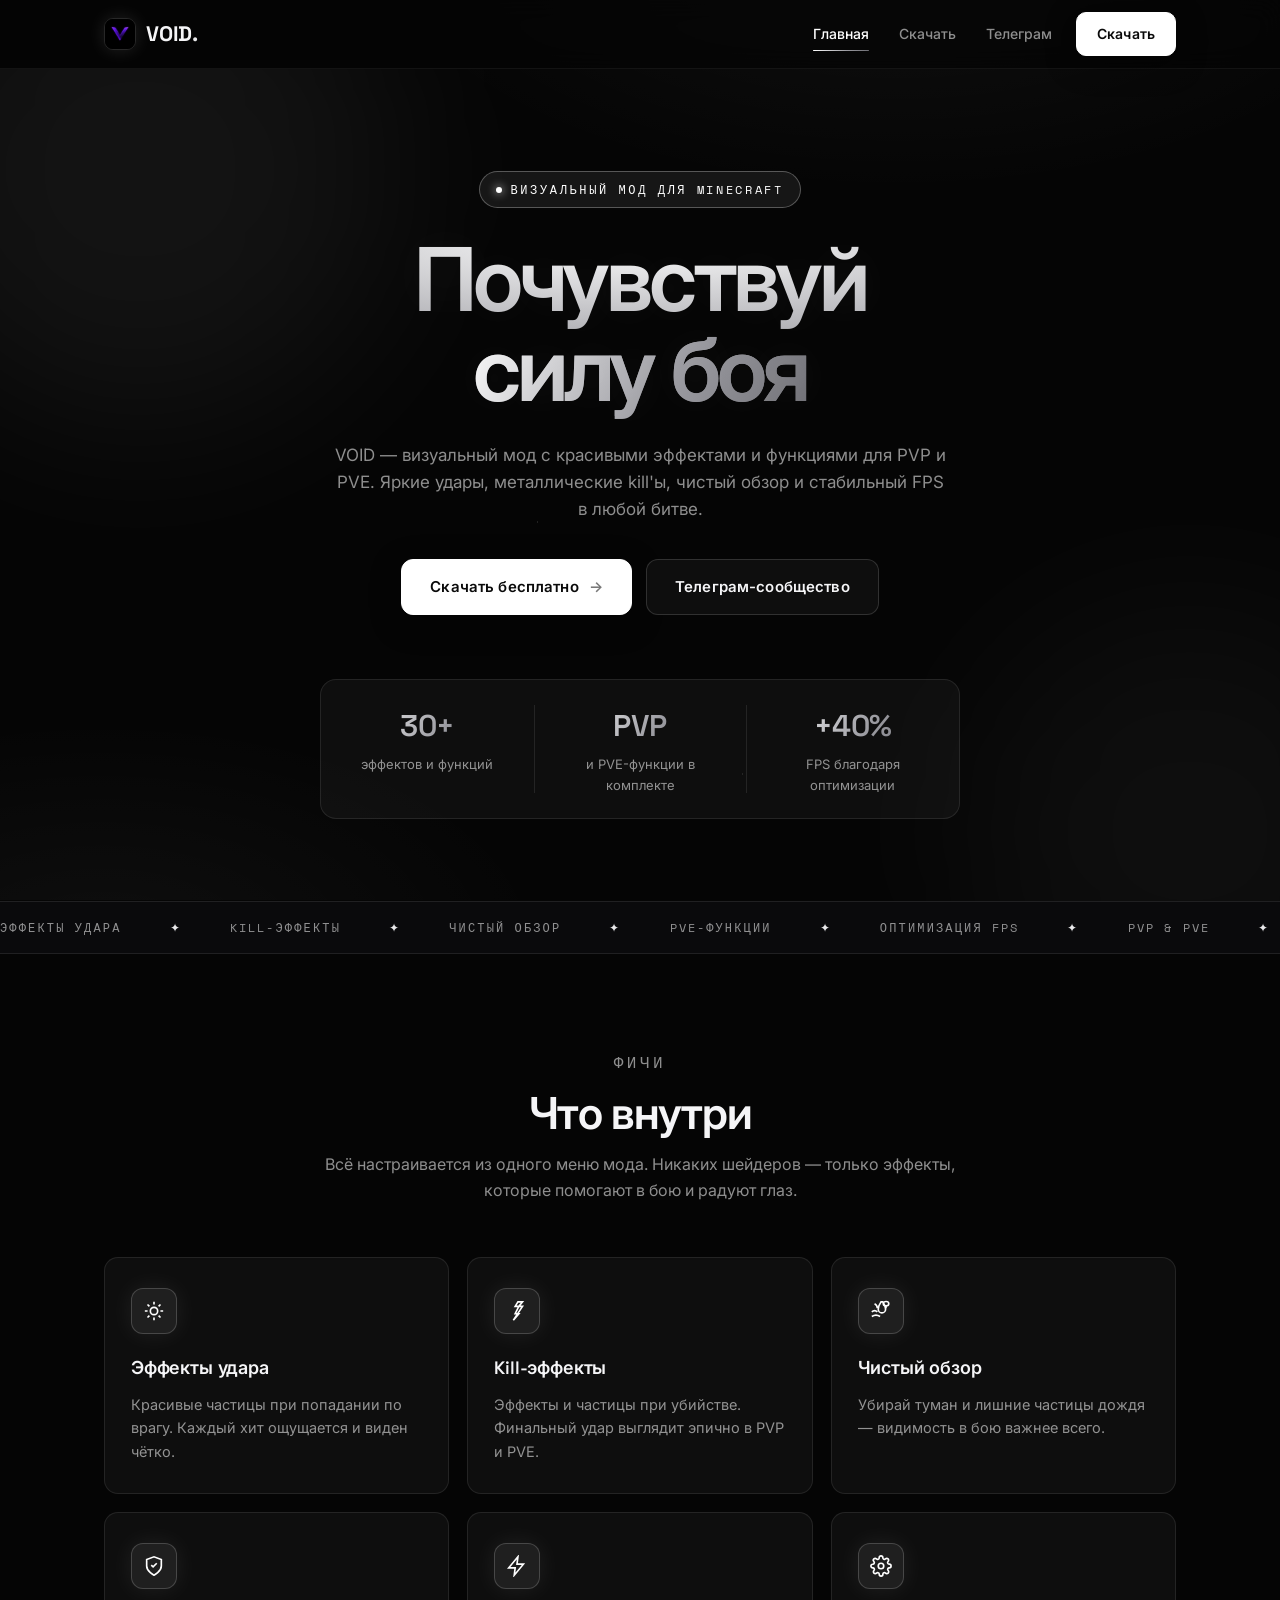
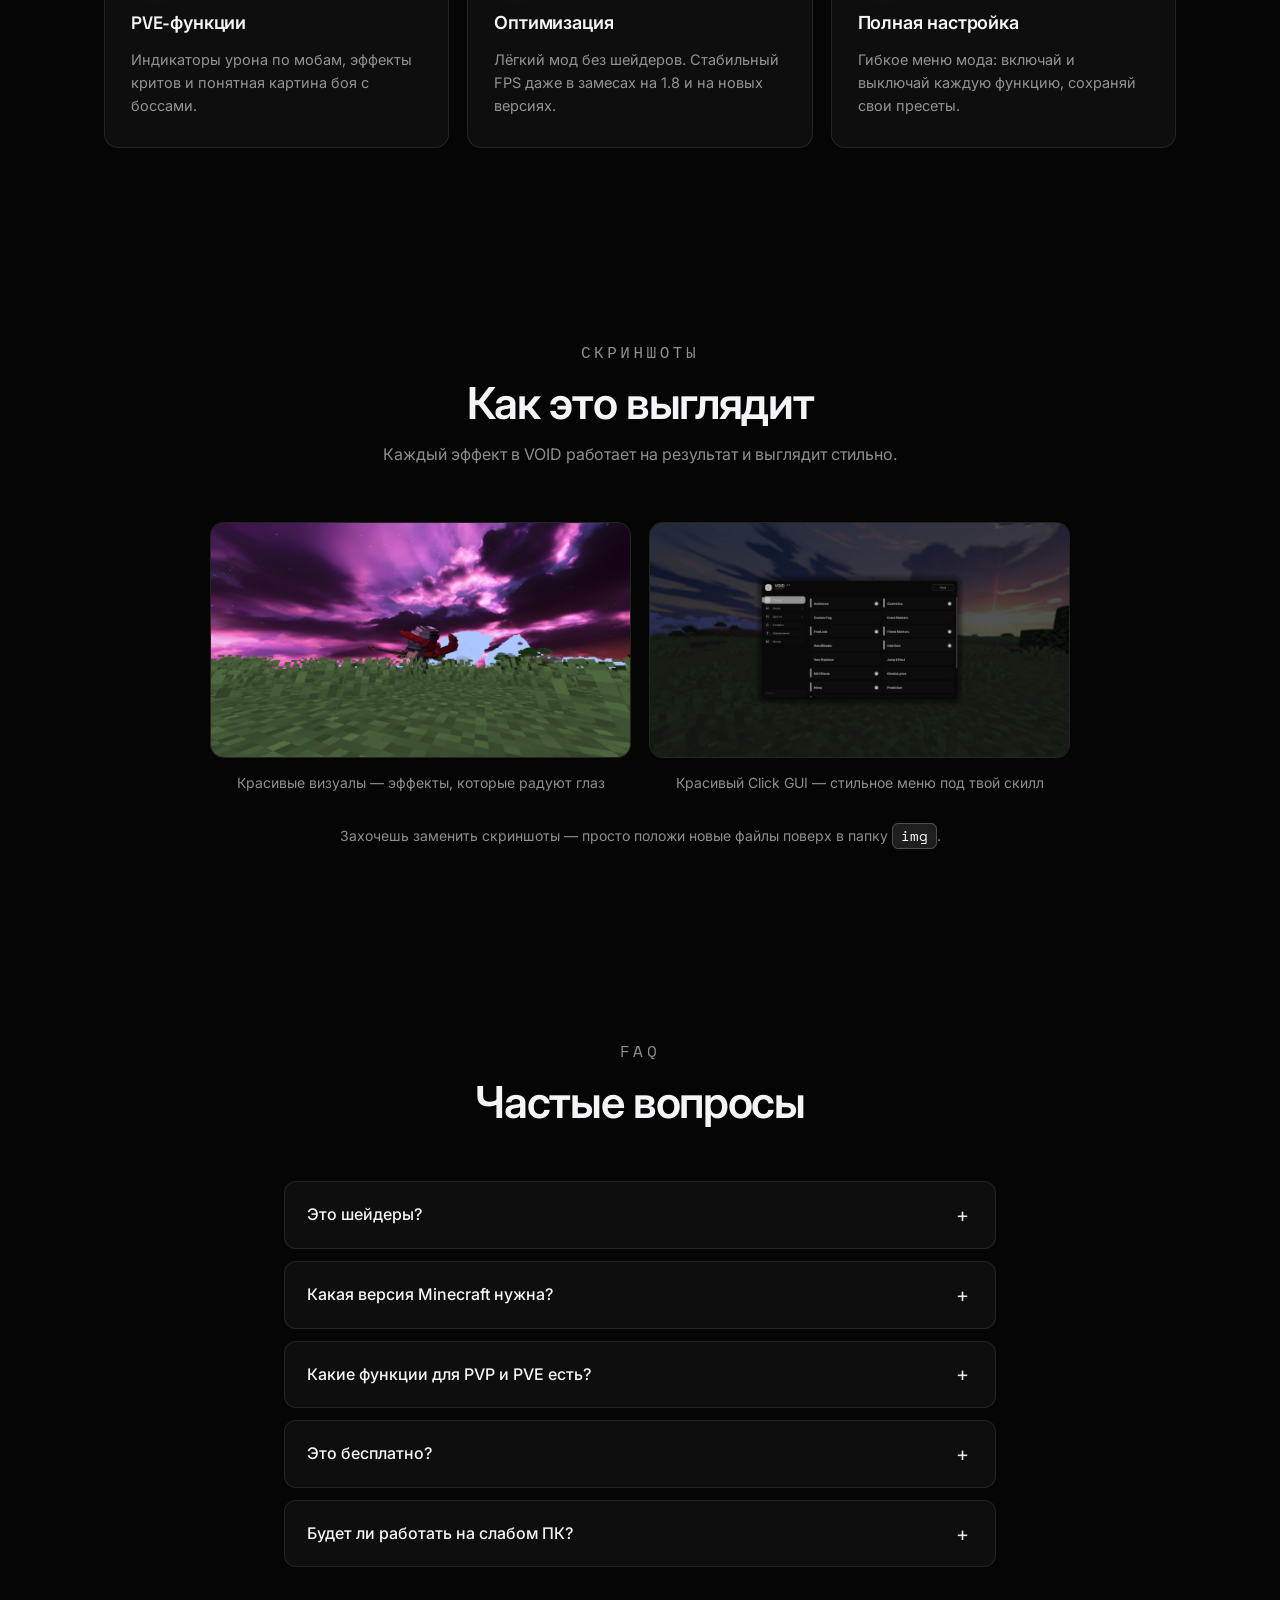
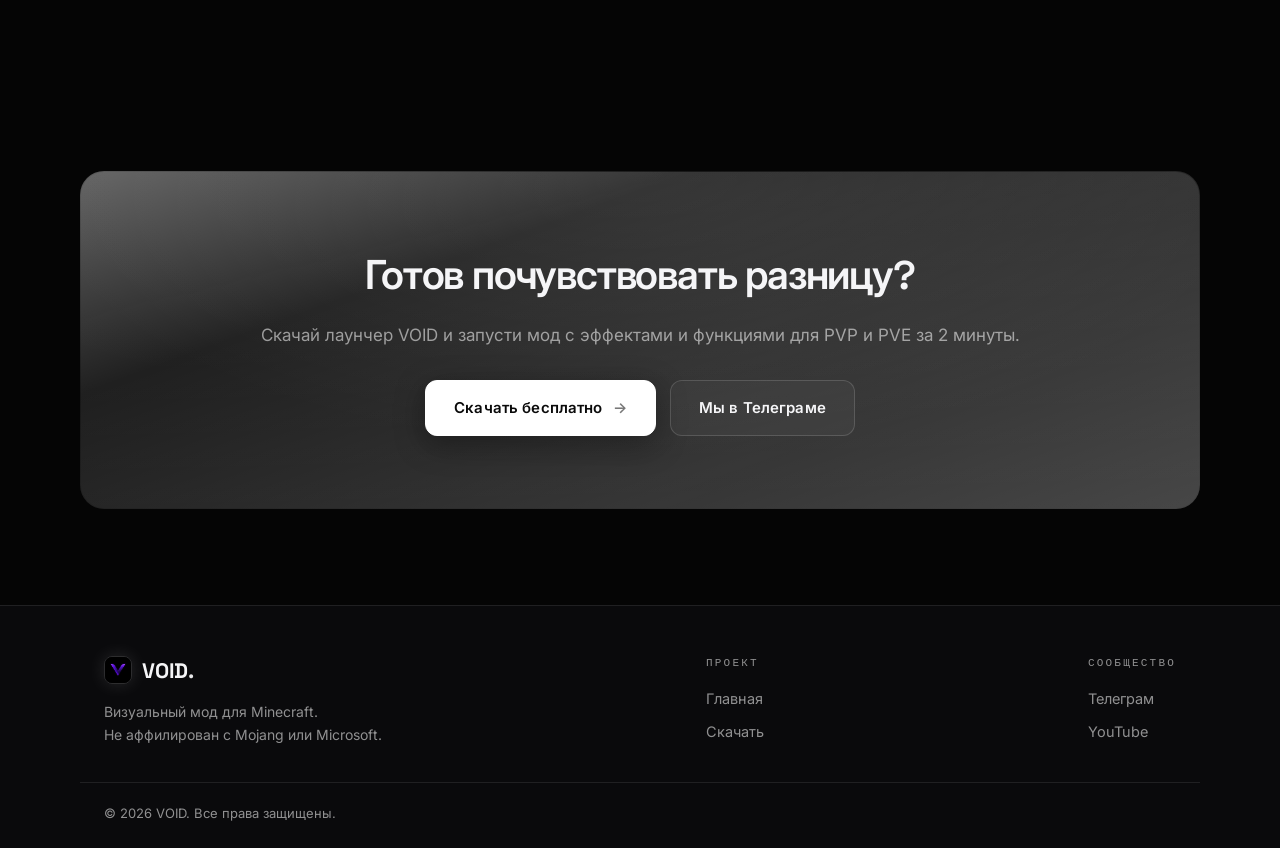
==== commit fb5fa333: "Add logo and gameplay screenshots (visuals, click gui)" ====
--- a/index.html
+++ b/index.html
@@ -18,15 +18,7 @@
   <header class="nav">
     <div class="container nav__inner">
       <a href="index.html" class="logo">
-        <svg width="28" height="28" viewBox="0 0 32 32" fill="none" aria-hidden="true">
-          <rect width="32" height="32" rx="6" fill="#080314"/>
-          <circle cx="16" cy="16" r="7" fill="url(#lg)"/>
-          <defs>
-            <linearGradient id="lg" x1="9" y1="9" x2="23" y2="23">
-              <stop stop-color="#ffffff"/><stop offset="1" stop-color="#9a9aa0"/>
-            </linearGradient>
-          </defs>
-        </svg>
+        <img src="img/logo.png" alt="VOID logo" class="logo__img">
         <span>VOID<span class="logo__dot">.</span></span>
       </a>
       <nav class="nav__links">
@@ -149,18 +141,18 @@
         <div class="shots shots--two">
           <figure class="shot reveal">
             <div class="shot__img">
-              <div class="shot__ph" data-label="КРАСИВЫЕ ВИЗУАЛЫ"></div>
+              <img src="img/visuals.png" alt="Красивые визуалы VOID" class="shot__ph img">
             </div>
             <figcaption>Красивые визуалы — эффекты, которые радуют глаз</figcaption>
           </figure>
           <figure class="shot reveal">
             <div class="shot__img">
-              <div class="shot__ph" data-label="КРАСИВЫЙ CLICK GUI"></div>
+              <img src="img/click-gui.png" alt="Красивый Click GUI VOID" class="shot__ph img">
             </div>
             <figcaption>Красивый Click GUI — стильное меню под твой скилл</figcaption>
           </figure>
         </div>
-        <p class="note reveal">Вставь сюда свои скриншоты — просто замени пустые плитки на изображения 16:9.</p>
+        <p class="note reveal">Захочешь заменить скриншоты — просто положи новые файлы поверх в папку <code>img</code>.</p>
       </div>
     </section>
 
@@ -211,15 +203,7 @@
     <div class="container footer__inner">
       <div>
         <a href="index.html" class="logo">
-          <svg width="24" height="24" viewBox="0 0 32 32" fill="none" aria-hidden="true">
-            <rect width="32" height="32" rx="6" fill="#080314"/>
-            <circle cx="16" cy="16" r="7" fill="url(#lgf)"/>
-            <defs>
-              <linearGradient id="lgf" x1="9" y1="9" x2="23" y2="23">
-                <stop stop-color="#ffffff"/><stop offset="1" stop-color="#9a9aa0"/>
-              </linearGradient>
-            </defs>
-          </svg>
+          <img src="img/logo.png" alt="VOID logo" class="logo__img logo__img--sm">
           <span>VOID<span class="logo__dot">.</span></span>
         </a>
         <p class="footer__text">Визуальный мод для Minecraft.<br>Не аффилирован с Mojang или Microsoft.</p>
--- a/css/style.css
+++ b/css/style.css
@@ -160,6 +160,18 @@
 
 .logo svg { flex-shrink: 0; filter: drop-shadow(0 0 14px var(--glow)); }
 
+.logo__img {
+  width: 32px;
+  height: 32px;
+  border-radius: 9px;
+  object-fit: cover;
+  flex-shrink: 0;
+  border: 1px solid rgba(255, 255, 255, 0.14);
+  box-shadow: 0 0 18px rgba(255, 255, 255, 0.12);
+}
+
+.logo__img--sm { width: 28px; height: 28px; border-radius: 8px; }
+
 .logo__dot { color: var(--accent); }
 
 .nav__links { display: flex; gap: 30px; margin-left: auto; align-items: center; }
@@ -499,6 +511,7 @@
 }
 
 .shot__img {
+  position: relative;
   border-radius: var(--radius);
   overflow: hidden;
   border: 1px solid var(--border);
@@ -525,6 +538,19 @@
   cursor: pointer;
   transition: background 0.3s;
 }
+
+.shot__ph.img {
+  background: none;
+  width: 100%;
+  height: 100%;
+  object-fit: cover;
+  display: block;
+  position: absolute;
+  inset: 0;
+  transition: transform 0.4s var(--ease);
+}
+
+.shot:hover .shot__img .shot__ph.img { transform: scale(1.03); }
 
 .shot__ph:hover { background: rgba(255, 255, 255, 0.1); }
 
